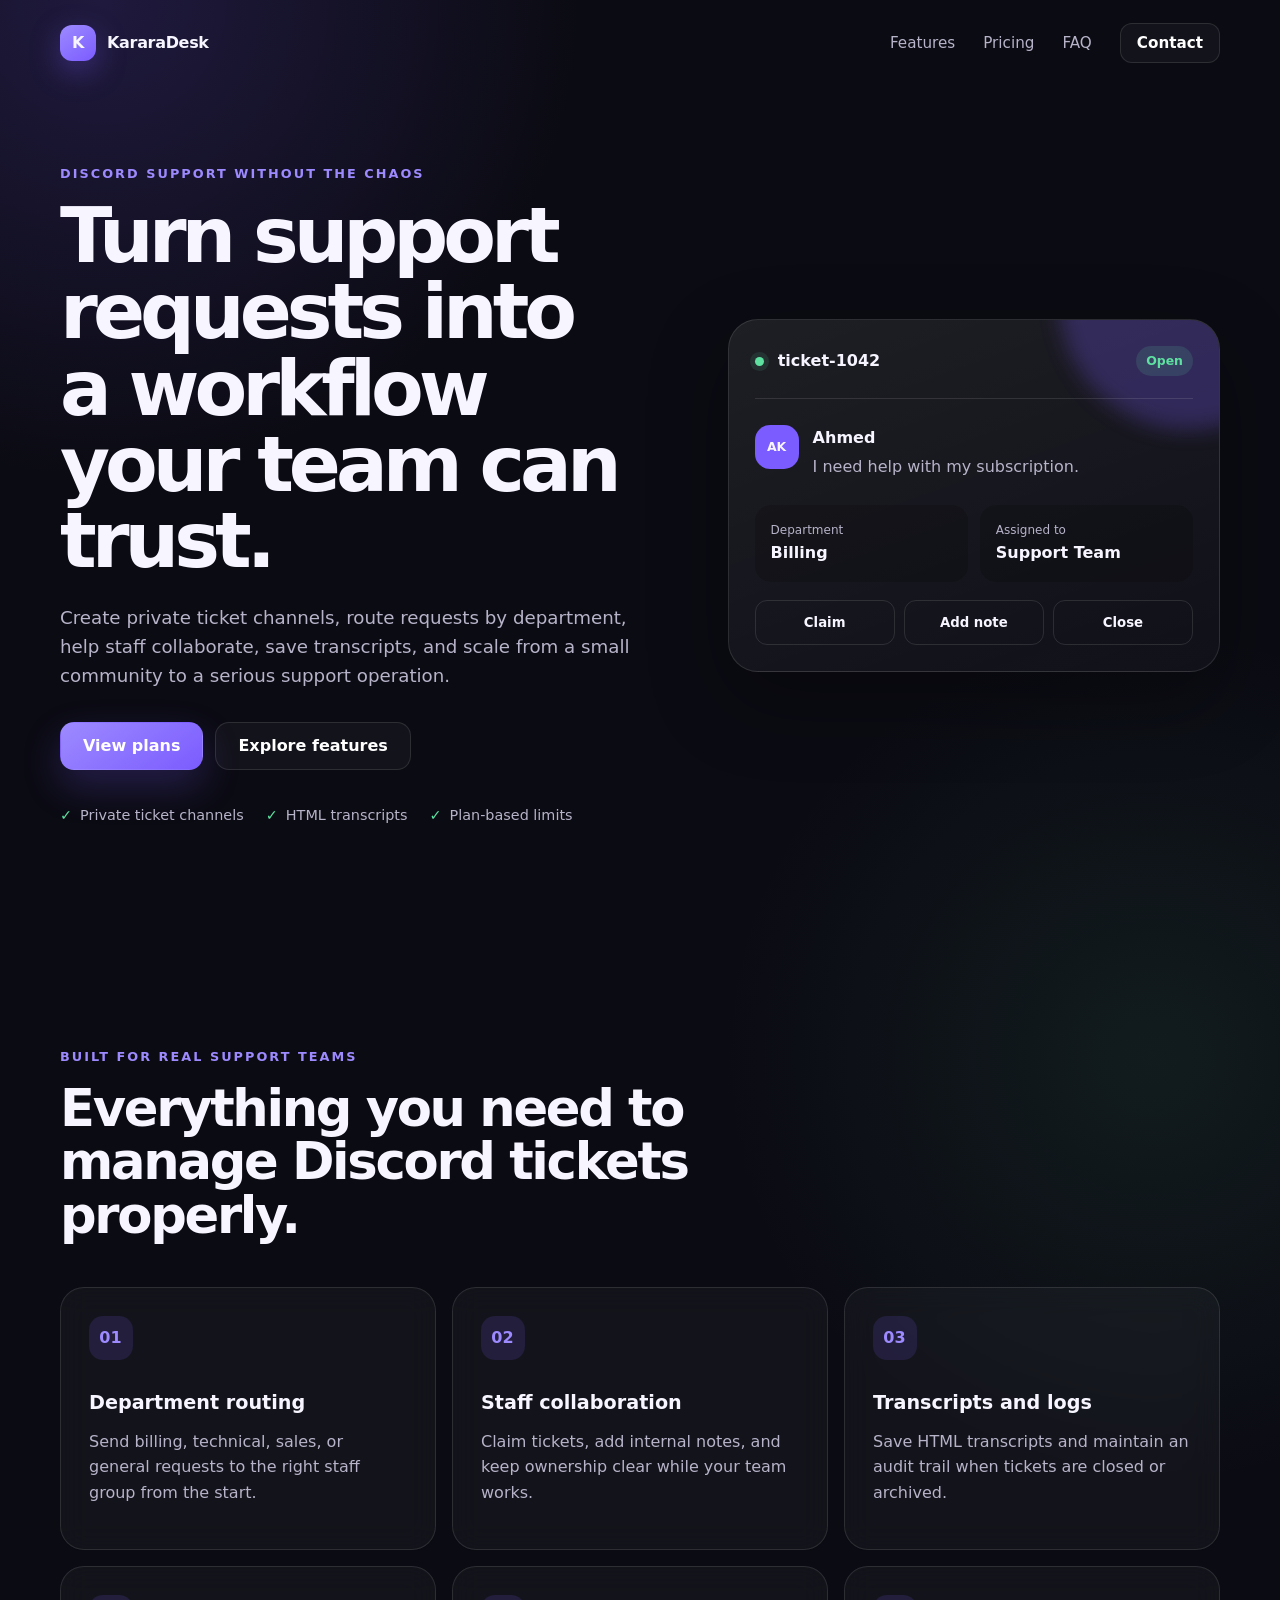
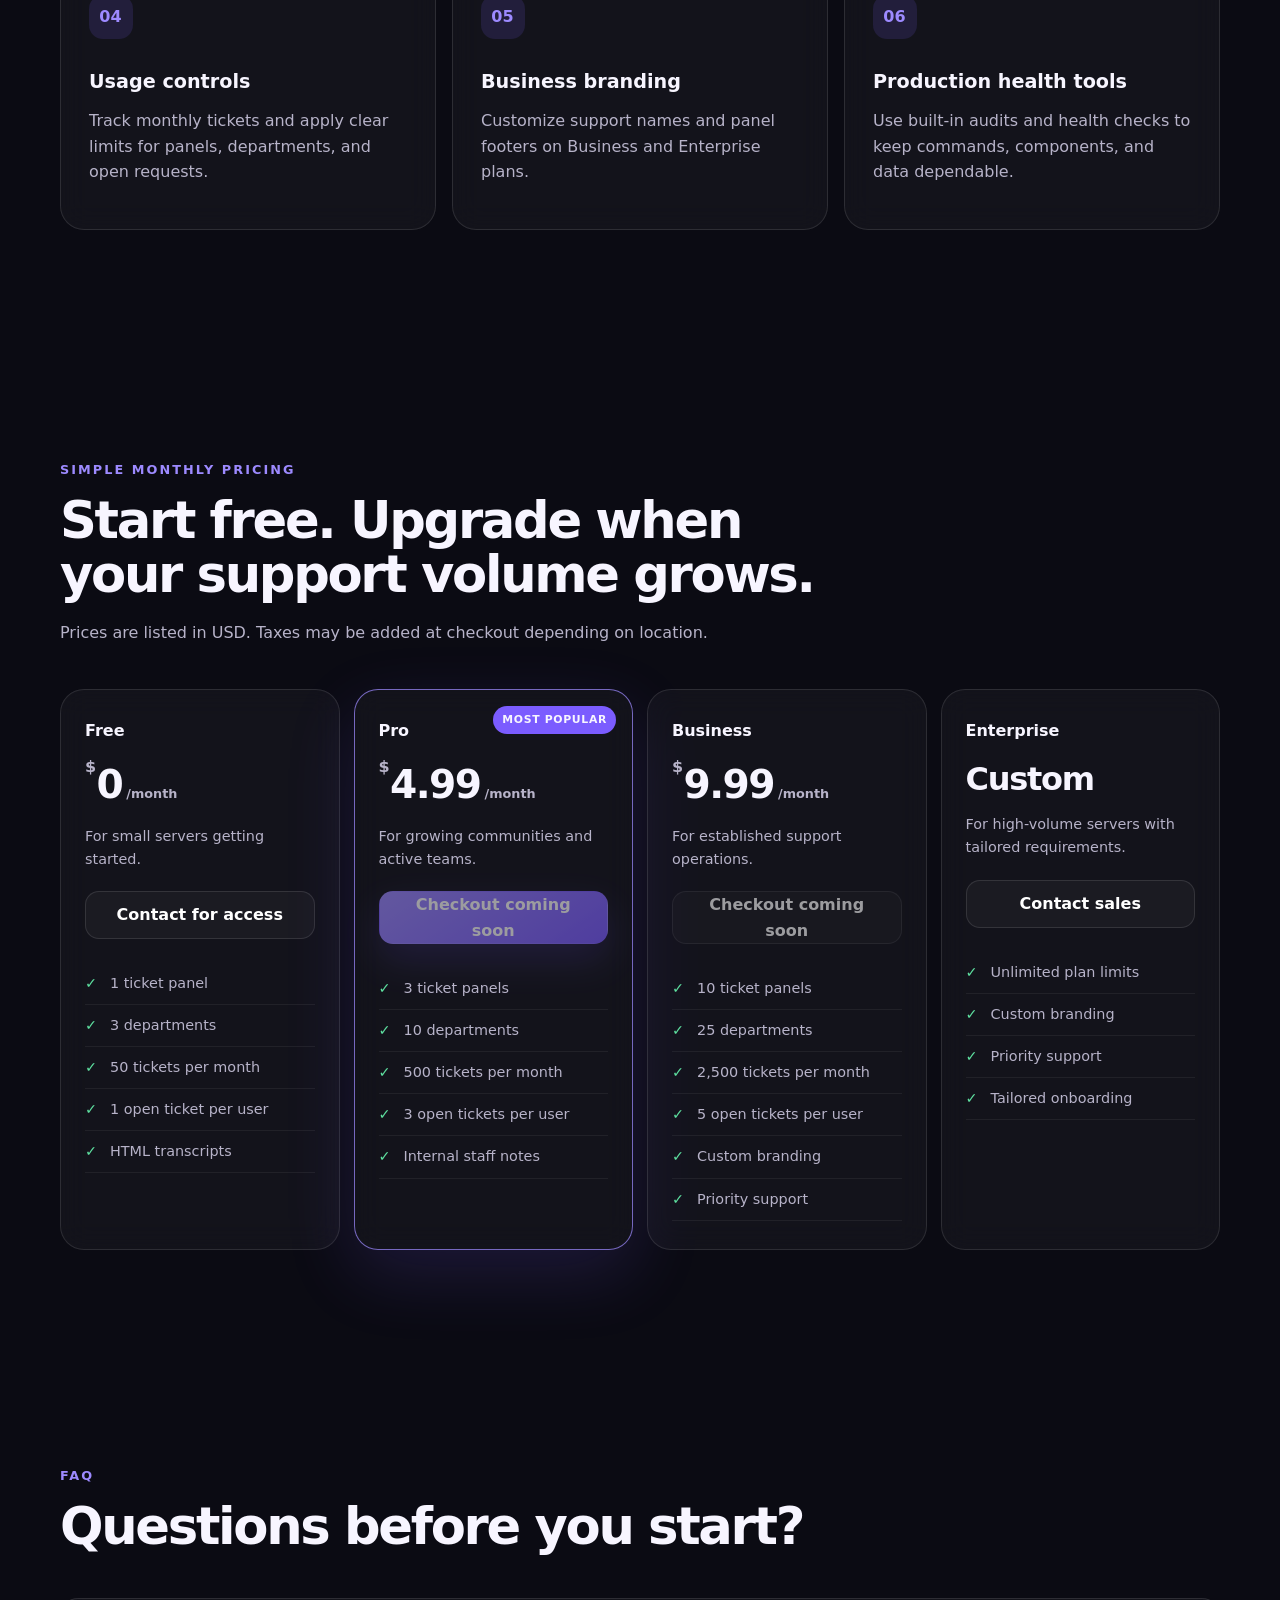
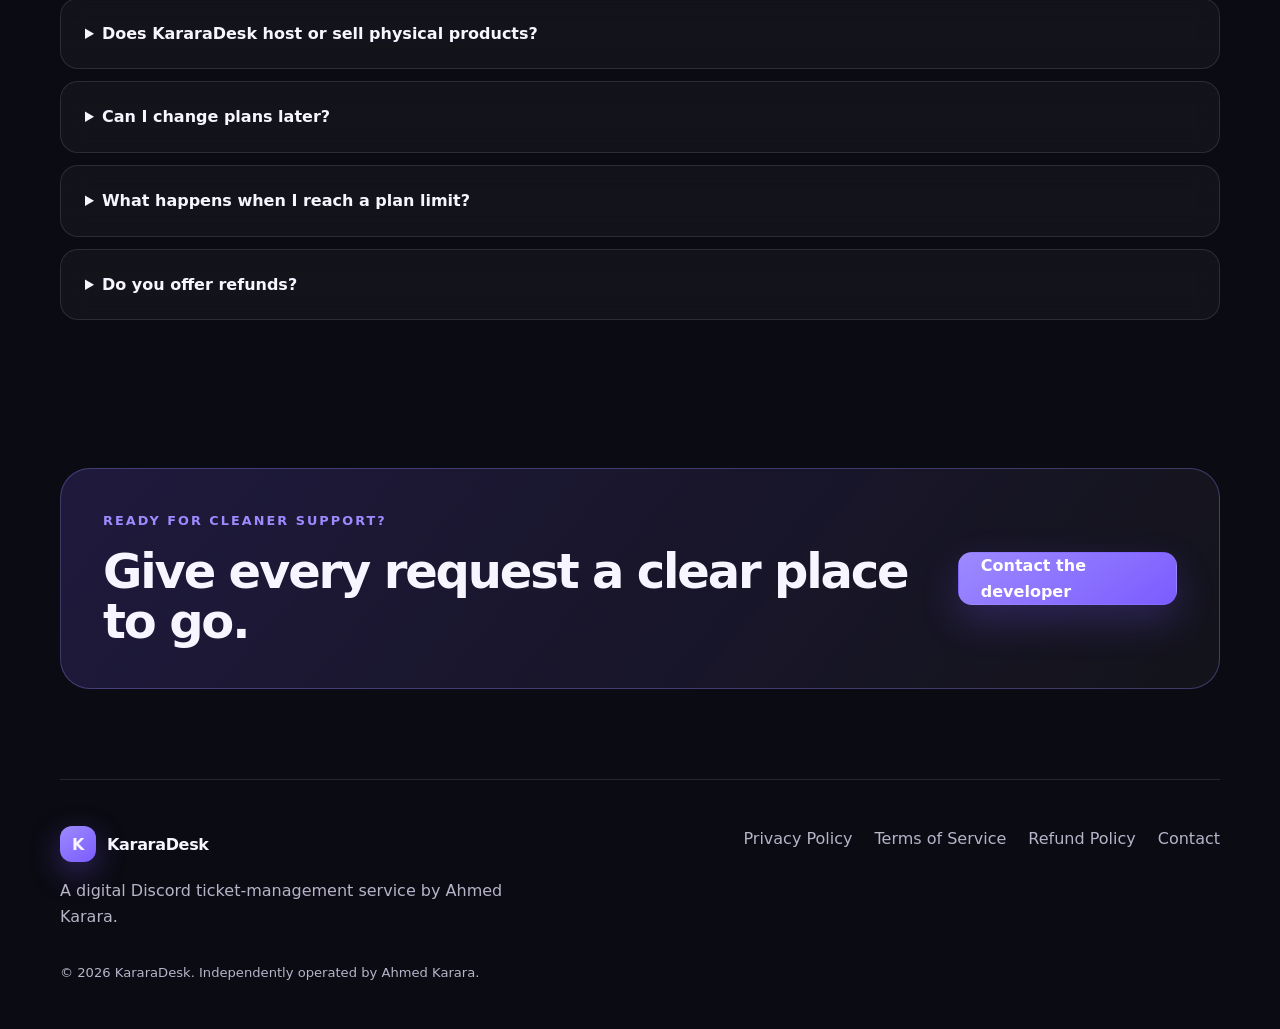
==== index.html @ e9788456 "feat: launch KararaDesk website" ====
<!doctype html>
<html lang="en">
<head>
  <meta charset="utf-8">
  <meta name="viewport" content="width=device-width, initial-scale=1">
  <meta name="description" content="KararaDesk is a reliable Discord ticket system with departments, staff tools, transcripts, plan limits, and custom branding.">
  <meta name="theme-color" content="#6d4aff">
  <title>KararaDesk — Discord Support, Organized</title>
  <link rel="stylesheet" href="styles.css">
</head>
<body>
  <header class="site-header">
    <a class="brand" href="index.html" aria-label="KararaDesk home">
      <span class="brand-mark" aria-hidden="true">K</span>
      <span>KararaDesk</span>
    </a>
    <nav class="nav" aria-label="Main navigation">
      <a href="#features">Features</a>
      <a href="#pricing">Pricing</a>
      <a href="#faq">FAQ</a>
      <a class="button button-small button-ghost" href="https://github.com/karara8XD" target="_blank" rel="noreferrer">Contact</a>
    </nav>
  </header>

  <main>
    <section class="hero">
      <div class="hero-copy">
        <p class="eyebrow">Discord support without the chaos</p>
        <h1>Turn support requests into a workflow your team can trust.</h1>
        <p class="hero-text">Create private ticket channels, route requests by department, help staff collaborate, save transcripts, and scale from a small community to a serious support operation.</p>
        <div class="hero-actions">
          <a class="button" href="#pricing">View plans</a>
          <a class="button button-ghost" href="#features">Explore features</a>
        </div>
        <div class="trust-row" aria-label="Product highlights">
          <span>Private ticket channels</span>
          <span>HTML transcripts</span>
          <span>Plan-based limits</span>
        </div>
      </div>

      <div class="product-card" aria-label="Example support ticket">
        <div class="product-card-head">
          <div>
            <span class="status-dot"></span>
            <strong>ticket-1042</strong>
          </div>
          <span class="badge">Open</span>
        </div>
        <div class="ticket-message">
          <span class="avatar">AK</span>
          <div>
            <strong>Ahmed</strong>
            <p>I need help with my subscription.</p>
          </div>
        </div>
        <div class="ticket-meta">
          <div><span>Department</span><strong>Billing</strong></div>
          <div><span>Assigned to</span><strong>Support Team</strong></div>
        </div>
        <div class="ticket-actions">
          <span>Claim</span><span>Add note</span><span>Close</span>
        </div>
      </div>
    </section>

    <section class="section" id="features">
      <div class="section-heading">
        <p class="eyebrow">Built for real support teams</p>
        <h2>Everything you need to manage Discord tickets properly.</h2>
      </div>
      <div class="feature-grid">
        <article class="feature-card">
          <span class="feature-icon">01</span>
          <h3>Department routing</h3>
          <p>Send billing, technical, sales, or general requests to the right staff group from the start.</p>
        </article>
        <article class="feature-card">
          <span class="feature-icon">02</span>
          <h3>Staff collaboration</h3>
          <p>Claim tickets, add internal notes, and keep ownership clear while your team works.</p>
        </article>
        <article class="feature-card">
          <span class="feature-icon">03</span>
          <h3>Transcripts and logs</h3>
          <p>Save HTML transcripts and maintain an audit trail when tickets are closed or archived.</p>
        </article>
        <article class="feature-card">
          <span class="feature-icon">04</span>
          <h3>Usage controls</h3>
          <p>Track monthly tickets and apply clear limits for panels, departments, and open requests.</p>
        </article>
        <article class="feature-card">
          <span class="feature-icon">05</span>
          <h3>Business branding</h3>
          <p>Customize support names and panel footers on Business and Enterprise plans.</p>
        </article>
        <article class="feature-card">
          <span class="feature-icon">06</span>
          <h3>Production health tools</h3>
          <p>Use built-in audits and health checks to keep commands, components, and data dependable.</p>
        </article>
      </div>
    </section>

    <section class="section pricing-section" id="pricing">
      <div class="section-heading">
        <p class="eyebrow">Simple monthly pricing</p>
        <h2>Start free. Upgrade when your support volume grows.</h2>
        <p>Prices are listed in USD. Taxes may be added at checkout depending on location.</p>
      </div>

      <div class="pricing-grid">
        <article class="price-card">
          <p class="plan-name">Free</p>
          <p class="price"><span>$</span>0<small>/month</small></p>
          <p class="plan-description">For small servers getting started.</p>
          <a class="button button-full button-ghost" href="https://github.com/karara8XD" target="_blank" rel="noreferrer">Contact for access</a>
          <ul>
            <li>1 ticket panel</li>
            <li>3 departments</li>
            <li>50 tickets per month</li>
            <li>1 open ticket per user</li>
            <li>HTML transcripts</li>
          </ul>
        </article>

        <article class="price-card featured-price">
          <div class="popular-label">Most popular</div>
          <p class="plan-name">Pro</p>
          <p class="price"><span>$</span>4.99<small>/month</small></p>
          <p class="plan-description">For growing communities and active teams.</p>
          <button class="button button-full" type="button" disabled aria-disabled="true">Checkout coming soon</button>
          <ul>
            <li>3 ticket panels</li>
            <li>10 departments</li>
            <li>500 tickets per month</li>
            <li>3 open tickets per user</li>
            <li>Internal staff notes</li>
          </ul>
        </article>

        <article class="price-card">
          <p class="plan-name">Business</p>
          <p class="price"><span>$</span>9.99<small>/month</small></p>
          <p class="plan-description">For established support operations.</p>
          <button class="button button-full button-ghost" type="button" disabled aria-disabled="true">Checkout coming soon</button>
          <ul>
            <li>10 ticket panels</li>
            <li>25 departments</li>
            <li>2,500 tickets per month</li>
            <li>5 open tickets per user</li>
            <li>Custom branding</li>
            <li>Priority support</li>
          </ul>
        </article>

        <article class="price-card enterprise-card">
          <p class="plan-name">Enterprise</p>
          <p class="price custom-price">Custom</p>
          <p class="plan-description">For high-volume servers with tailored requirements.</p>
          <a class="button button-full button-ghost" href="https://github.com/karara8XD" target="_blank" rel="noreferrer">Contact sales</a>
          <ul>
            <li>Unlimited plan limits</li>
            <li>Custom branding</li>
            <li>Priority support</li>
            <li>Tailored onboarding</li>
          </ul>
        </article>
      </div>
    </section>

    <section class="section" id="faq">
      <div class="section-heading">
        <p class="eyebrow">FAQ</p>
        <h2>Questions before you start?</h2>
      </div>
      <div class="faq-list">
        <details>
          <summary>Does KararaDesk host or sell physical products?</summary>
          <p>No. KararaDesk is a digital software service for Discord communities and support teams.</p>
        </details>
        <details>
          <summary>Can I change plans later?</summary>
          <p>Yes. Subscription access is designed to be upgraded or changed as your server grows.</p>
        </details>
        <details>
          <summary>What happens when I reach a plan limit?</summary>
          <p>The bot prevents new activity that exceeds the relevant limit while preserving existing data and tickets.</p>
        </details>
        <details>
          <summary>Do you offer refunds?</summary>
          <p>Refund requests are reviewed according to our <a href="refund.html">Refund Policy</a>.</p>
        </details>
      </div>
    </section>

    <section class="cta-section">
      <div>
        <p class="eyebrow">Ready for cleaner support?</p>
        <h2>Give every request a clear place to go.</h2>
      </div>
      <a class="button" href="https://github.com/karara8XD" target="_blank" rel="noreferrer">Contact the developer</a>
    </section>
  </main>

  <footer class="site-footer">
    <div>
      <a class="brand" href="index.html"><span class="brand-mark" aria-hidden="true">K</span><span>KararaDesk</span></a>
      <p>A digital Discord ticket-management service by Ahmed Karara.</p>
    </div>
    <div class="footer-links">
      <a href="privacy.html">Privacy Policy</a>
      <a href="terms.html">Terms of Service</a>
      <a href="refund.html">Refund Policy</a>
      <a href="https://github.com/karara8XD" target="_blank" rel="noreferrer">Contact</a>
    </div>
    <p class="copyright">© <span id="year"></span> KararaDesk. Independently operated by Ahmed Karara.</p>
  </footer>

  <script>
    document.getElementById("year").textContent = new Date().getFullYear();
  </script>
</body>
</html>
---- styles.css ----
:root {
  --bg: #0b0b13;
  --surface: #141421;
  --surface-2: #1a1929;
  --text: #f7f5ff;
  --muted: #b7b3c9;
  --line: rgba(255, 255, 255, 0.11);
  --primary: #7b5cff;
  --primary-2: #9d8aff;
  --success: #5ee0a0;
  --shadow: 0 28px 80px rgba(0, 0, 0, 0.32);
  --radius: 24px;
}

* { box-sizing: border-box; }
html { scroll-behavior: smooth; }
body {
  margin: 0;
  color: var(--text);
  background:
    radial-gradient(circle at 8% 0%, rgba(123, 92, 255, 0.18), transparent 30rem),
    radial-gradient(circle at 90% 25%, rgba(94, 224, 160, 0.08), transparent 27rem),
    var(--bg);
  font-family: Inter, ui-sans-serif, system-ui, -apple-system, BlinkMacSystemFont, "Segoe UI", sans-serif;
  line-height: 1.6;
}
a { color: inherit; text-decoration: none; }
a:hover { color: #fff; }
button, a { -webkit-tap-highlight-color: transparent; }

.site-header,
.hero,
.section,
.cta-section,
.site-footer,
.legal-main {
  width: min(1160px, calc(100% - 40px));
  margin-inline: auto;
}

.site-header {
  min-height: 86px;
  display: flex;
  align-items: center;
  justify-content: space-between;
  gap: 24px;
  position: relative;
  z-index: 10;
}
.brand { display: inline-flex; align-items: center; gap: 11px; font-weight: 800; letter-spacing: -0.02em; }
.brand-mark {
  width: 36px;
  height: 36px;
  display: grid;
  place-items: center;
  border-radius: 12px;
  background: linear-gradient(145deg, var(--primary-2), var(--primary));
  box-shadow: 0 10px 30px rgba(123, 92, 255, 0.35);
}
.nav { display: flex; align-items: center; gap: 28px; color: var(--muted); font-size: 0.95rem; }

.button {
  display: inline-flex;
  align-items: center;
  justify-content: center;
  min-height: 48px;
  padding: 0 22px;
  border: 1px solid transparent;
  border-radius: 14px;
  background: linear-gradient(145deg, var(--primary-2), var(--primary));
  color: #fff;
  font: inherit;
  font-weight: 800;
  cursor: pointer;
  box-shadow: 0 16px 38px rgba(123, 92, 255, 0.24);
  transition: transform 160ms ease, border-color 160ms ease, opacity 160ms ease;
}
.button:hover { color: #fff; transform: translateY(-2px); }
.button:disabled { cursor: not-allowed; opacity: 0.58; transform: none; }
.button-small { min-height: 40px; padding-inline: 16px; border-radius: 12px; }
.button-full { width: 100%; }
.button-ghost { background: rgba(255,255,255,0.035); border-color: var(--line); box-shadow: none; }

.hero {
  min-height: 700px;
  display: grid;
  grid-template-columns: 1.08fr 0.92fr;
  align-items: center;
  gap: clamp(48px, 7vw, 104px);
  padding: 78px 0 112px;
}
.eyebrow {
  margin: 0 0 14px;
  color: var(--primary-2);
  font-size: 0.8rem;
  font-weight: 900;
  letter-spacing: 0.16em;
  text-transform: uppercase;
}
h1, h2, h3, p { margin-top: 0; }
h1 {
  max-width: 760px;
  margin-bottom: 24px;
  font-size: clamp(3rem, 6vw, 5.6rem);
  line-height: 0.99;
  letter-spacing: -0.065em;
}
h2 { margin-bottom: 18px; font-size: clamp(2rem, 4vw, 3.6rem); line-height: 1.05; letter-spacing: -0.045em; }
h3 { margin-bottom: 10px; font-size: 1.2rem; }
.hero-text { max-width: 660px; color: var(--muted); font-size: 1.14rem; }
.hero-actions { display: flex; flex-wrap: wrap; gap: 12px; margin-top: 32px; }
.trust-row { display: flex; flex-wrap: wrap; gap: 12px 22px; margin-top: 34px; color: var(--muted); font-size: 0.9rem; }
.trust-row span::before { content: "✓"; margin-right: 8px; color: var(--success); font-weight: 900; }

.product-card {
  position: relative;
  overflow: hidden;
  padding: 26px;
  border: 1px solid var(--line);
  border-radius: 30px;
  background: linear-gradient(160deg, rgba(255,255,255,0.08), rgba(255,255,255,0.025));
  box-shadow: var(--shadow);
}
.product-card::before {
  content: "";
  position: absolute;
  width: 260px;
  height: 260px;
  top: -150px;
  right: -100px;
  border-radius: 999px;
  background: rgba(123, 92, 255, 0.26);
  filter: blur(10px);
}
.product-card-head,
.ticket-message,
.ticket-meta,
.ticket-actions { position: relative; z-index: 1; }
.product-card-head { display: flex; align-items: center; justify-content: space-between; padding-bottom: 22px; border-bottom: 1px solid var(--line); }
.status-dot { display: inline-block; width: 9px; height: 9px; margin-right: 9px; border-radius: 50%; background: var(--success); box-shadow: 0 0 0 5px rgba(94, 224, 160, 0.11); }
.badge { padding: 5px 10px; border-radius: 999px; background: rgba(94, 224, 160, 0.13); color: var(--success); font-size: 0.78rem; font-weight: 800; }
.ticket-message { display: flex; gap: 14px; padding: 26px 0; }
.ticket-message p { margin: 3px 0 0; color: var(--muted); }
.avatar { flex: 0 0 auto; width: 44px; height: 44px; display: grid; place-items: center; border-radius: 15px; background: var(--primary); font-size: 0.78rem; font-weight: 900; }
.ticket-meta { display: grid; grid-template-columns: 1fr 1fr; gap: 12px; }
.ticket-meta div { padding: 16px; border-radius: 16px; background: rgba(0,0,0,0.18); }
.ticket-meta span { display: block; color: var(--muted); font-size: 0.75rem; }
.ticket-actions { display: grid; grid-template-columns: repeat(3, 1fr); gap: 9px; margin-top: 18px; }
.ticket-actions span { padding: 11px 8px; text-align: center; border: 1px solid var(--line); border-radius: 12px; font-size: 0.83rem; font-weight: 700; }

.section { padding: 108px 0; }
.section-heading { max-width: 760px; margin-bottom: 44px; }
.section-heading > p:last-child { color: var(--muted); }
.feature-grid { display: grid; grid-template-columns: repeat(3, 1fr); gap: 16px; }
.feature-card,
.price-card,
.faq-list details,
.legal-card {
  border: 1px solid var(--line);
  background: rgba(255,255,255,0.035);
  backdrop-filter: blur(14px);
}
.feature-card { min-height: 245px; padding: 28px; border-radius: var(--radius); }
.feature-card p { color: var(--muted); }
.feature-icon { display: inline-grid; place-items: center; width: 44px; height: 44px; margin-bottom: 28px; border-radius: 14px; background: rgba(123,92,255,0.14); color: var(--primary-2); font-weight: 900; }

.pricing-section { padding-top: 122px; }
.pricing-grid { display: grid; grid-template-columns: repeat(4, 1fr); align-items: stretch; gap: 14px; }
.price-card { position: relative; padding: 28px 24px; border-radius: var(--radius); }
.featured-price { border-color: rgba(157,138,255,0.72); box-shadow: 0 24px 70px rgba(123,92,255,0.16); }
.popular-label { position: absolute; top: 16px; right: 16px; padding: 5px 9px; border-radius: 999px; background: var(--primary); font-size: 0.68rem; font-weight: 900; text-transform: uppercase; letter-spacing: 0.06em; }
.plan-name { margin-bottom: 10px; font-weight: 900; }
.price { margin: 0 0 8px; font-size: 2.45rem; font-weight: 900; letter-spacing: -0.04em; }
.price > span { margin-right: 2px; font-size: 1rem; color: var(--muted); vertical-align: top; }
.price small { margin-left: 4px; color: var(--muted); font-size: 0.8rem; font-weight: 600; letter-spacing: normal; }
.custom-price { font-size: 2rem; }
.plan-description { min-height: 52px; color: var(--muted); font-size: 0.9rem; }
.price-card ul { list-style: none; padding: 0; margin: 24px 0 0; }
.price-card li { position: relative; padding: 9px 0 9px 25px; color: var(--muted); border-bottom: 1px solid rgba(255,255,255,0.06); font-size: 0.9rem; }
.price-card li::before { content: "✓"; position: absolute; left: 0; color: var(--success); font-weight: 900; }
.enterprise-card { grid-column: auto; }

.faq-list { display: grid; gap: 12px; }
.faq-list details { padding: 22px 24px; border-radius: 18px; }
.faq-list summary { cursor: pointer; font-weight: 800; }
.faq-list details p { margin: 16px 0 0; color: var(--muted); }
.faq-list a, .legal-card a { color: var(--primary-2); text-decoration: underline; text-underline-offset: 3px; }

.cta-section {
  display: flex;
  align-items: center;
  justify-content: space-between;
  gap: 24px;
  margin-top: 40px;
  margin-bottom: 90px;
  padding: 42px;
  border: 1px solid rgba(157,138,255,0.32);
  border-radius: 30px;
  background: linear-gradient(130deg, rgba(123,92,255,0.18), rgba(255,255,255,0.035));
}
.cta-section h2 { margin-bottom: 0; font-size: clamp(1.8rem, 4vw, 3rem); }

.site-footer { display: grid; grid-template-columns: 1fr auto; gap: 28px; padding: 46px 0; border-top: 1px solid var(--line); color: var(--muted); }
.site-footer .brand { color: var(--text); }
.site-footer > div:first-child p { max-width: 500px; margin: 16px 0 0; }
.footer-links { display: flex; flex-wrap: wrap; align-content: flex-start; justify-content: flex-end; gap: 14px 22px; }
.copyright { grid-column: 1 / -1; margin: 4px 0 0; font-size: 0.82rem; }

.legal-main { padding: 70px 0 110px; }
.legal-intro { max-width: 820px; margin-bottom: 36px; }
.legal-intro p { color: var(--muted); }
.legal-card { max-width: 900px; padding: clamp(24px, 5vw, 52px); border-radius: 28px; }
.legal-card h2 { margin-top: 44px; font-size: 1.55rem; letter-spacing: -0.02em; }
.legal-card h2:first-child { margin-top: 0; }
.legal-card p, .legal-card li { color: var(--muted); }
.legal-card strong { color: var(--text); }
.legal-card ul { padding-left: 22px; }

@media (max-width: 980px) {
  .hero { grid-template-columns: 1fr; min-height: auto; padding-top: 54px; }
  .product-card { max-width: 660px; }
  .feature-grid { grid-template-columns: repeat(2, 1fr); }
  .pricing-grid { grid-template-columns: repeat(2, 1fr); }
}

@media (max-width: 720px) {
  .site-header { min-height: 72px; }
  .nav > a:not(.button) { display: none; }
  .hero, .section { padding-top: 72px; padding-bottom: 72px; }
  h1 { font-size: clamp(2.8rem, 15vw, 4.4rem); }
  .feature-grid, .pricing-grid { grid-template-columns: 1fr; }
  .cta-section { align-items: flex-start; flex-direction: column; padding: 28px; }
  .site-footer { grid-template-columns: 1fr; }
  .footer-links { justify-content: flex-start; }
  .ticket-meta { grid-template-columns: 1fr; }
}

@media (prefers-reduced-motion: reduce) {
  html { scroll-behavior: auto; }
  *, *::before, *::after { transition: none !important; }
}
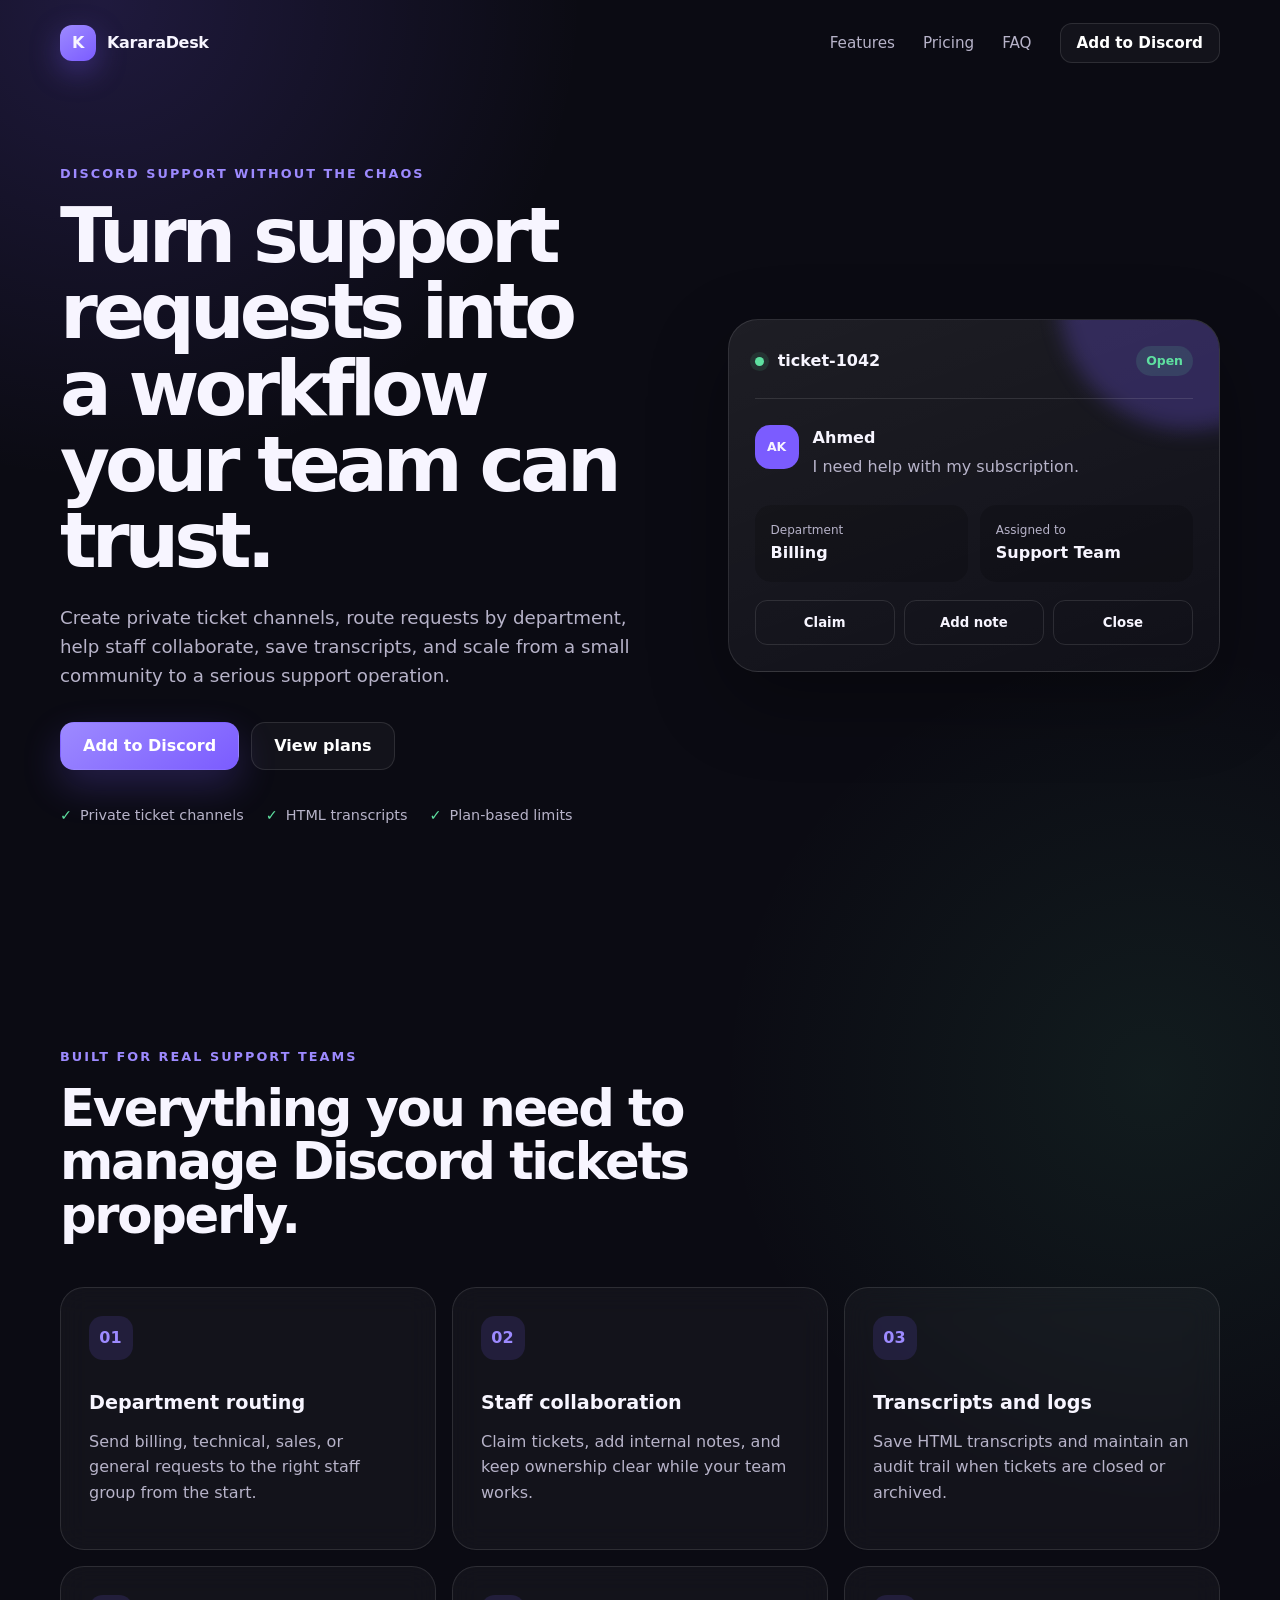
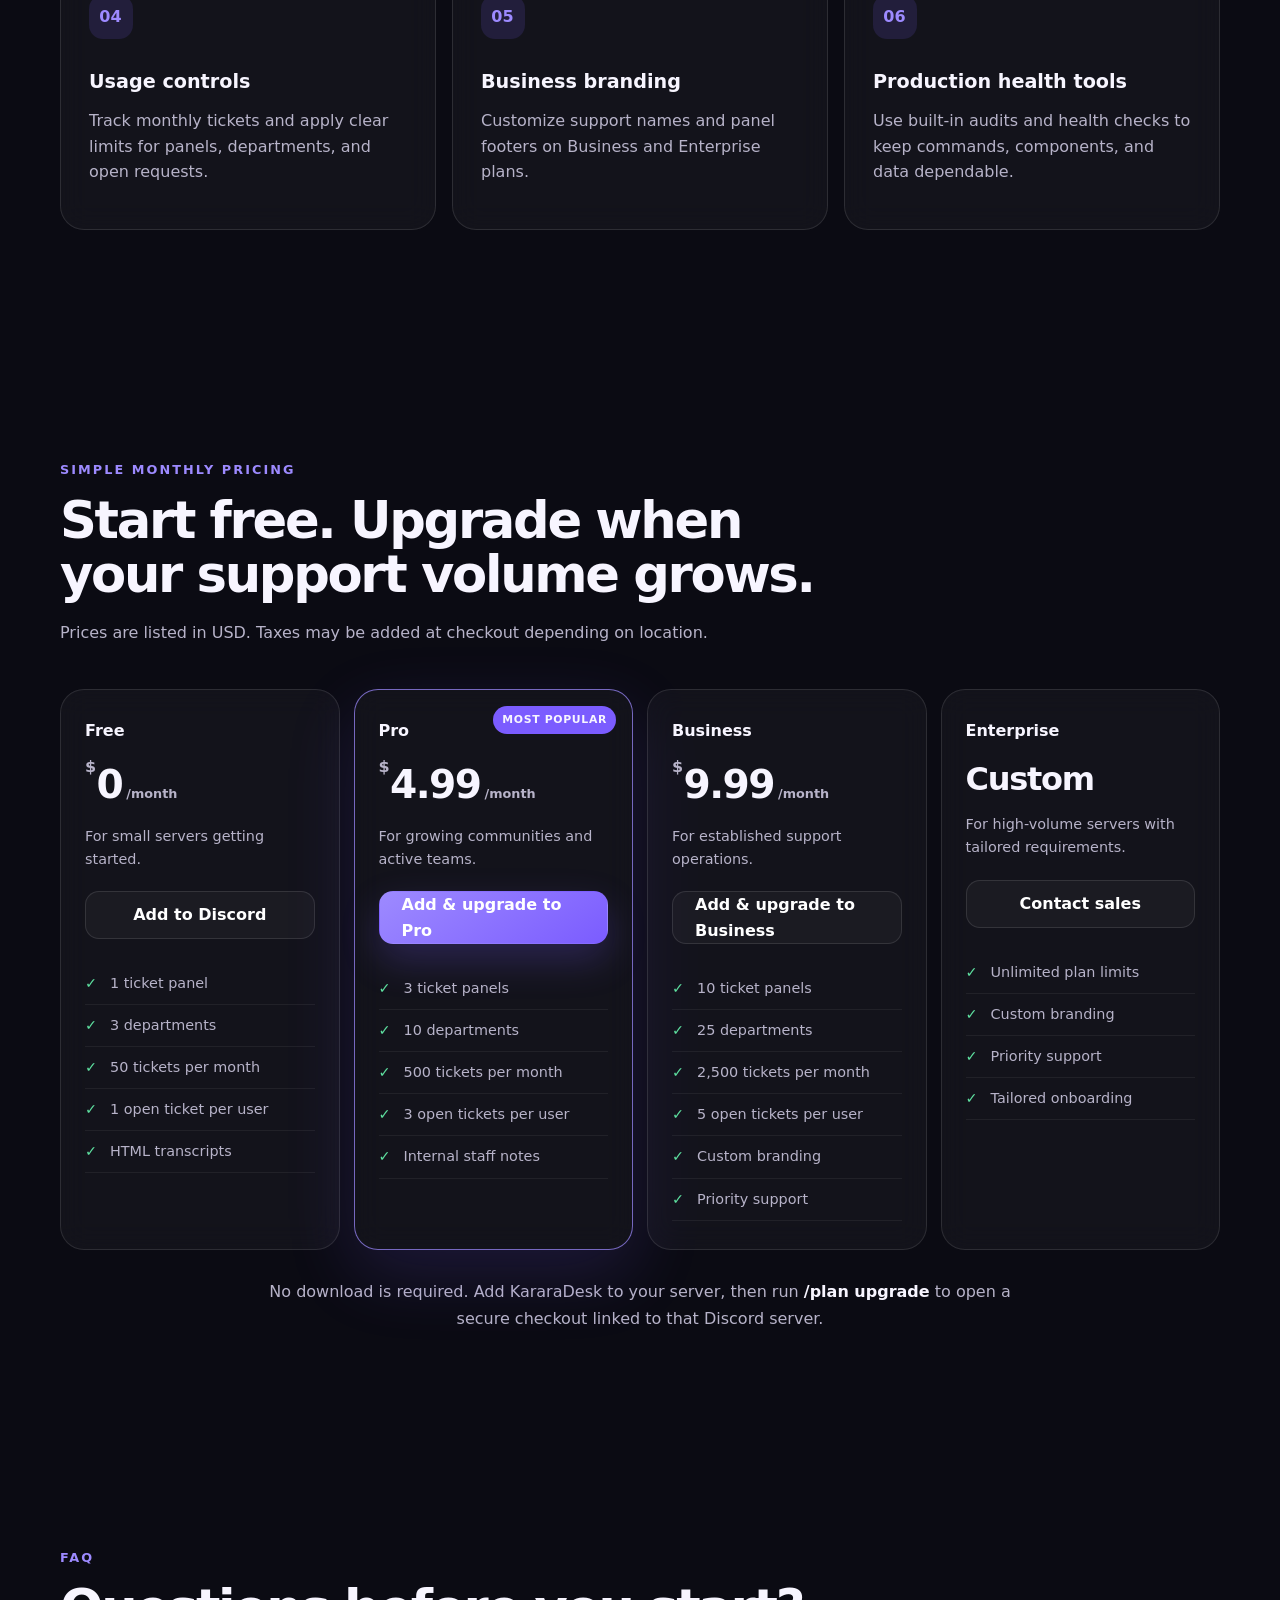
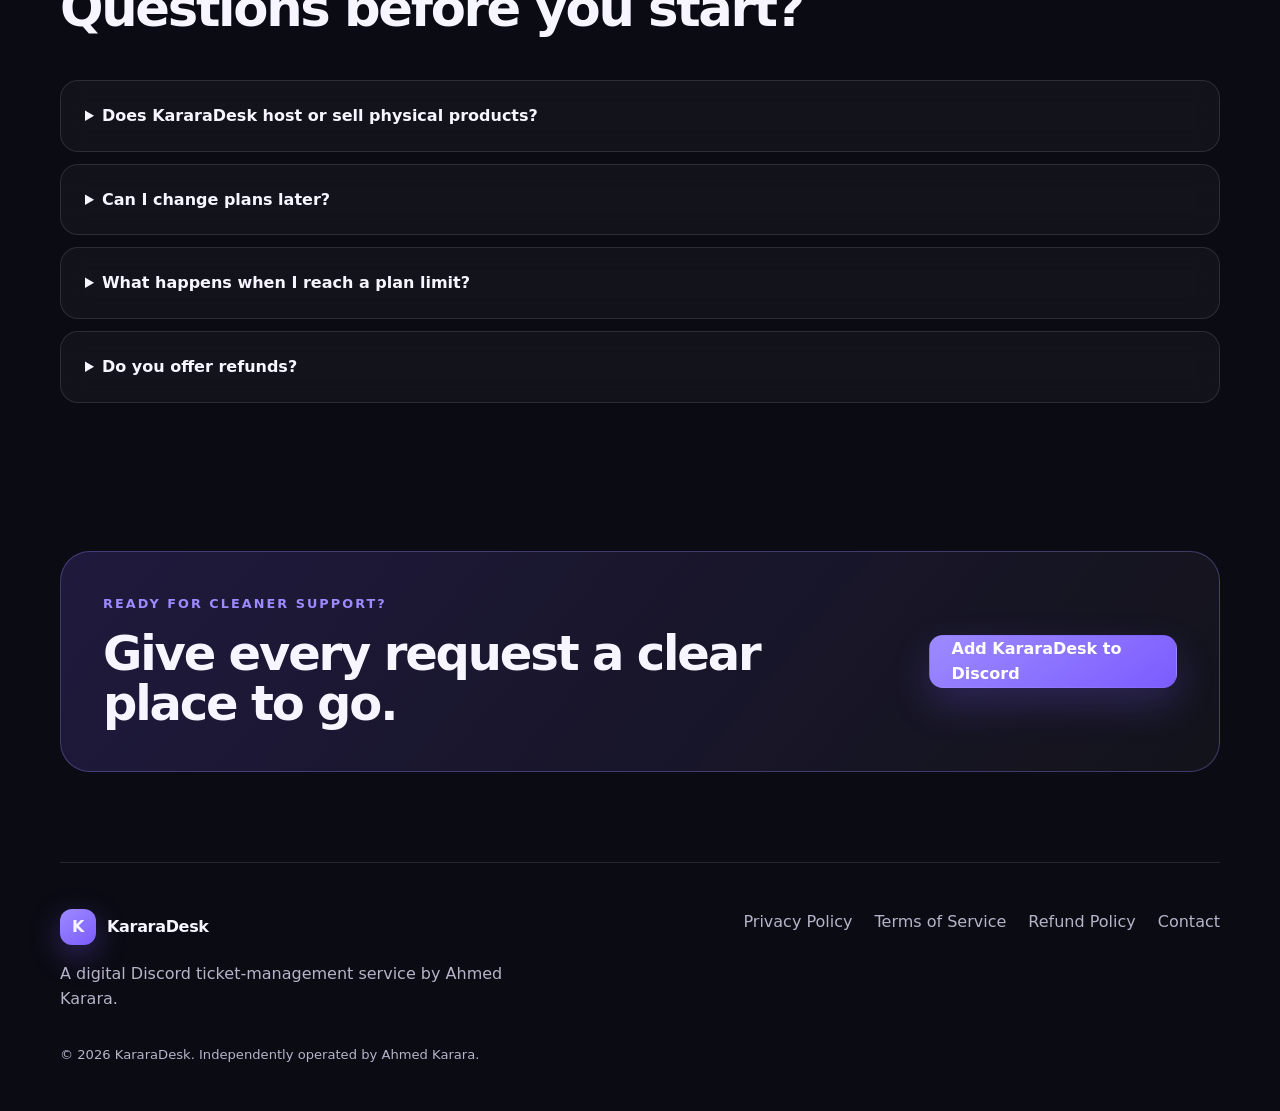
==== commit 22193620: "feat: add Discord install and upgrade flow" ====
--- a/index.html
+++ b/index.html
@@ -18,7 +18,7 @@
       <a href="#features">Features</a>
       <a href="#pricing">Pricing</a>
       <a href="#faq">FAQ</a>
-      <a class="button button-small button-ghost" href="https://github.com/karara8XD" target="_blank" rel="noreferrer">Contact</a>
+      <a class="button button-small button-ghost" href="https://discord.com/oauth2/authorize?client_id=1523398596282548456&permissions=117776&scope=bot%20applications.commands" target="_blank" rel="noreferrer">Add to Discord</a>
     </nav>
   </header>
 
@@ -29,8 +29,8 @@
         <h1>Turn support requests into a workflow your team can trust.</h1>
         <p class="hero-text">Create private ticket channels, route requests by department, help staff collaborate, save transcripts, and scale from a small community to a serious support operation.</p>
         <div class="hero-actions">
-          <a class="button" href="#pricing">View plans</a>
-          <a class="button button-ghost" href="#features">Explore features</a>
+          <a class="button" href="https://discord.com/oauth2/authorize?client_id=1523398596282548456&permissions=117776&scope=bot%20applications.commands" target="_blank" rel="noreferrer">Add to Discord</a>
+          <a class="button button-ghost" href="#pricing">View plans</a>
         </div>
         <div class="trust-row" aria-label="Product highlights">
           <span>Private ticket channels</span>
@@ -115,7 +115,7 @@
           <p class="plan-name">Free</p>
           <p class="price"><span>$</span>0<small>/month</small></p>
           <p class="plan-description">For small servers getting started.</p>
-          <a class="button button-full button-ghost" href="https://github.com/karara8XD" target="_blank" rel="noreferrer">Contact for access</a>
+          <a class="button button-full button-ghost" href="https://discord.com/oauth2/authorize?client_id=1523398596282548456&permissions=117776&scope=bot%20applications.commands" target="_blank" rel="noreferrer">Add to Discord</a>
           <ul>
             <li>1 ticket panel</li>
             <li>3 departments</li>
@@ -130,7 +130,7 @@
           <p class="plan-name">Pro</p>
           <p class="price"><span>$</span>4.99<small>/month</small></p>
           <p class="plan-description">For growing communities and active teams.</p>
-          <button class="button button-full" type="button" disabled aria-disabled="true">Checkout coming soon</button>
+          <a class="button button-full" href="https://discord.com/oauth2/authorize?client_id=1523398596282548456&permissions=117776&scope=bot%20applications.commands" target="_blank" rel="noreferrer">Add &amp; upgrade to Pro</a>
           <ul>
             <li>3 ticket panels</li>
             <li>10 departments</li>
@@ -144,7 +144,7 @@
           <p class="plan-name">Business</p>
           <p class="price"><span>$</span>9.99<small>/month</small></p>
           <p class="plan-description">For established support operations.</p>
-          <button class="button button-full button-ghost" type="button" disabled aria-disabled="true">Checkout coming soon</button>
+          <a class="button button-full button-ghost" href="https://discord.com/oauth2/authorize?client_id=1523398596282548456&permissions=117776&scope=bot%20applications.commands" target="_blank" rel="noreferrer">Add &amp; upgrade to Business</a>
           <ul>
             <li>10 ticket panels</li>
             <li>25 departments</li>
@@ -168,6 +168,7 @@
           </ul>
         </article>
       </div>
+      <p class="pricing-note">No download is required. Add KararaDesk to your server, then run <strong>/plan upgrade</strong> to open a secure checkout linked to that Discord server.</p>
     </section>
 
     <section class="section" id="faq">
@@ -200,7 +201,7 @@
         <p class="eyebrow">Ready for cleaner support?</p>
         <h2>Give every request a clear place to go.</h2>
       </div>
-      <a class="button" href="https://github.com/karara8XD" target="_blank" rel="noreferrer">Contact the developer</a>
+      <a class="button" href="https://discord.com/oauth2/authorize?client_id=1523398596282548456&permissions=117776&scope=bot%20applications.commands" target="_blank" rel="noreferrer">Add KararaDesk to Discord</a>
     </section>
   </main>
 
--- a/styles.css
+++ b/styles.css
@@ -239,3 +239,15 @@
   html { scroll-behavior: auto; }
   *, *::before, *::after { transition: none !important; }
 }
+
+.pricing-note {
+  max-width: 760px;
+  margin: 28px auto 0;
+  text-align: center;
+  color: var(--muted);
+  line-height: 1.7;
+}
+
+.pricing-note strong {
+  color: var(--text);
+}
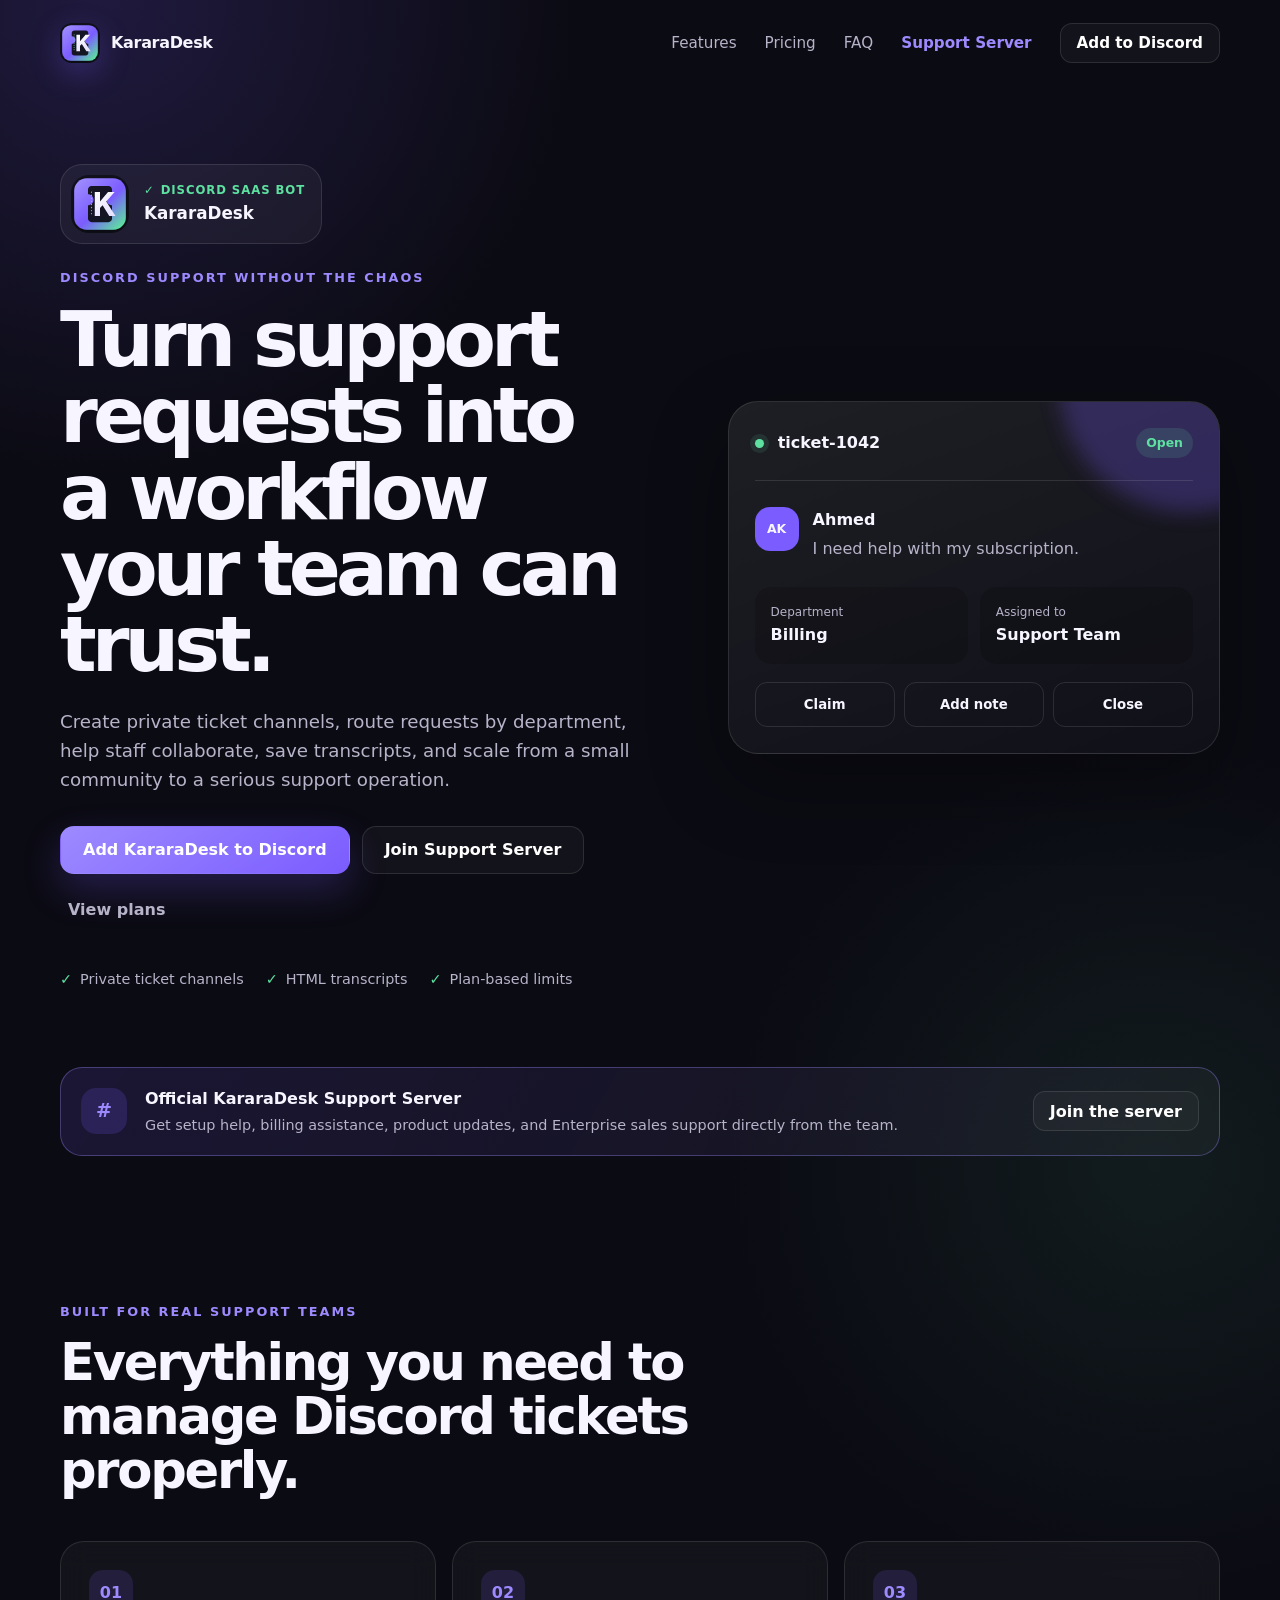
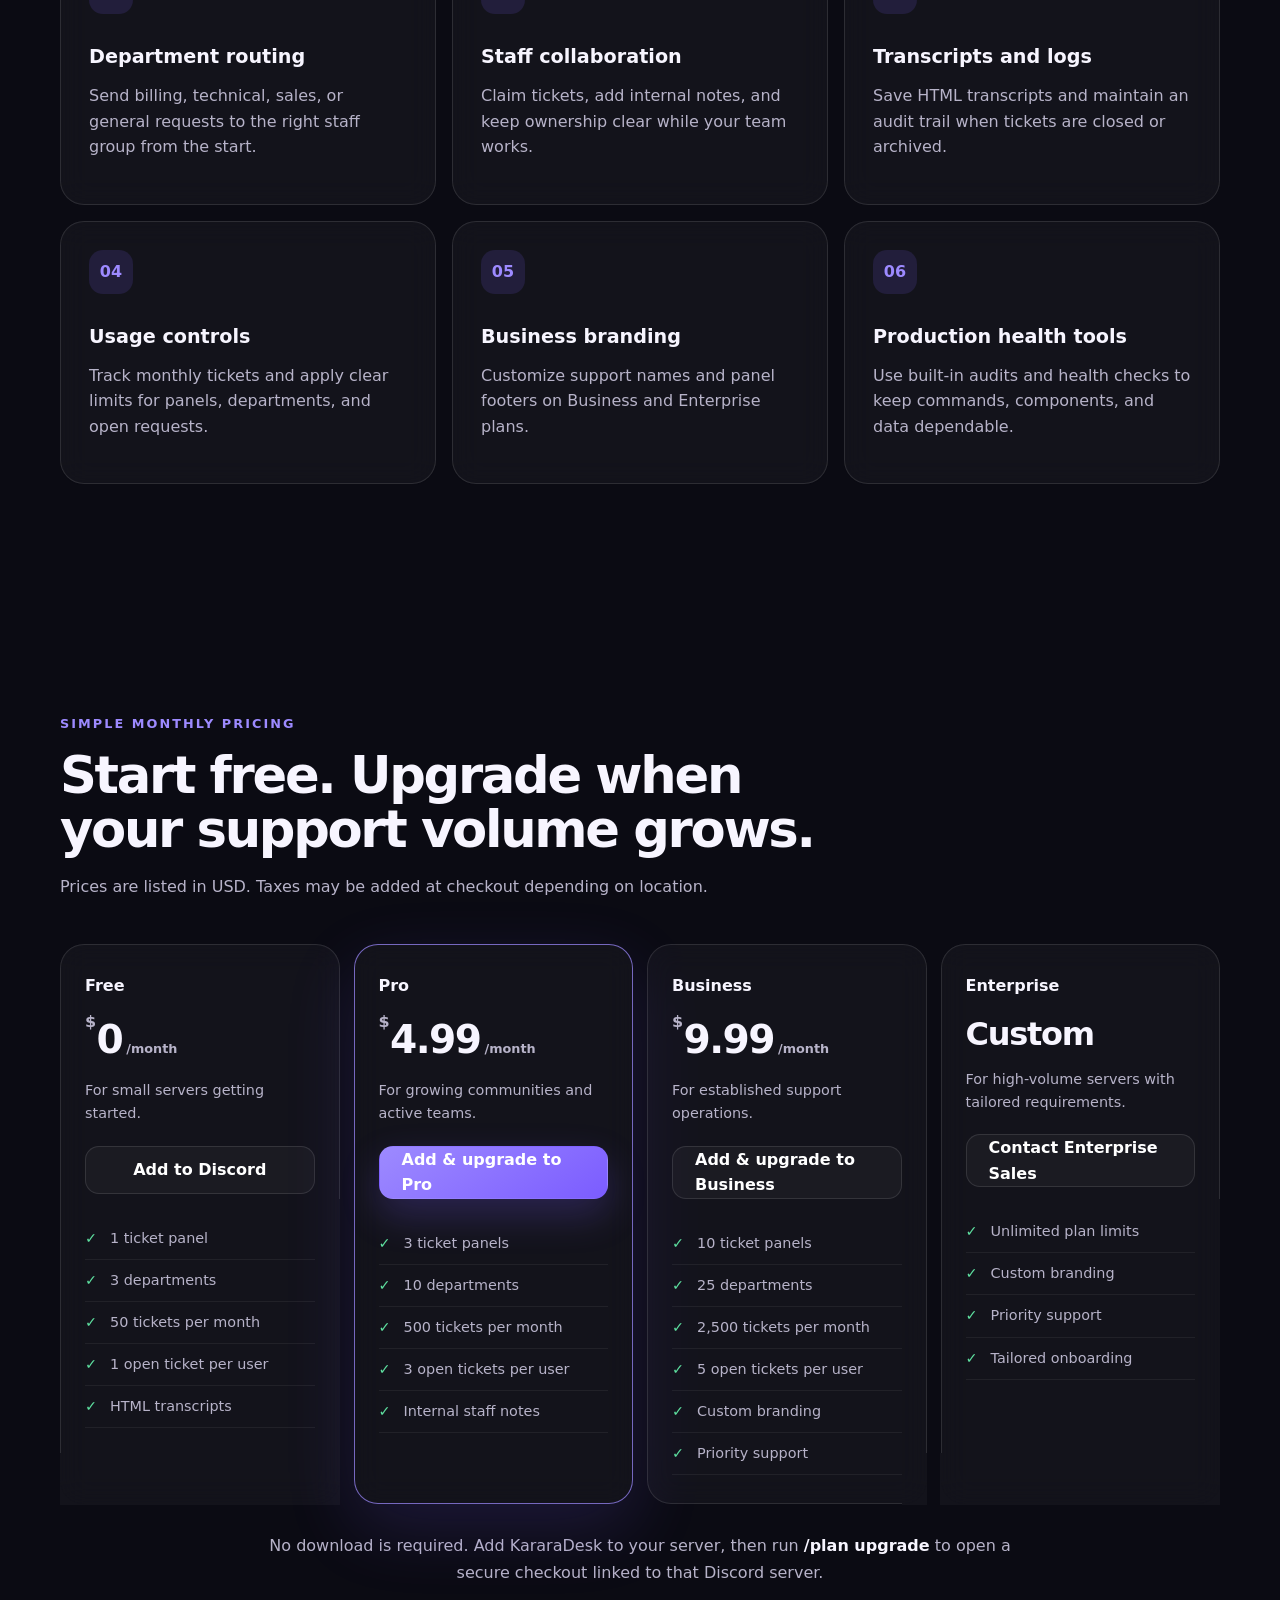
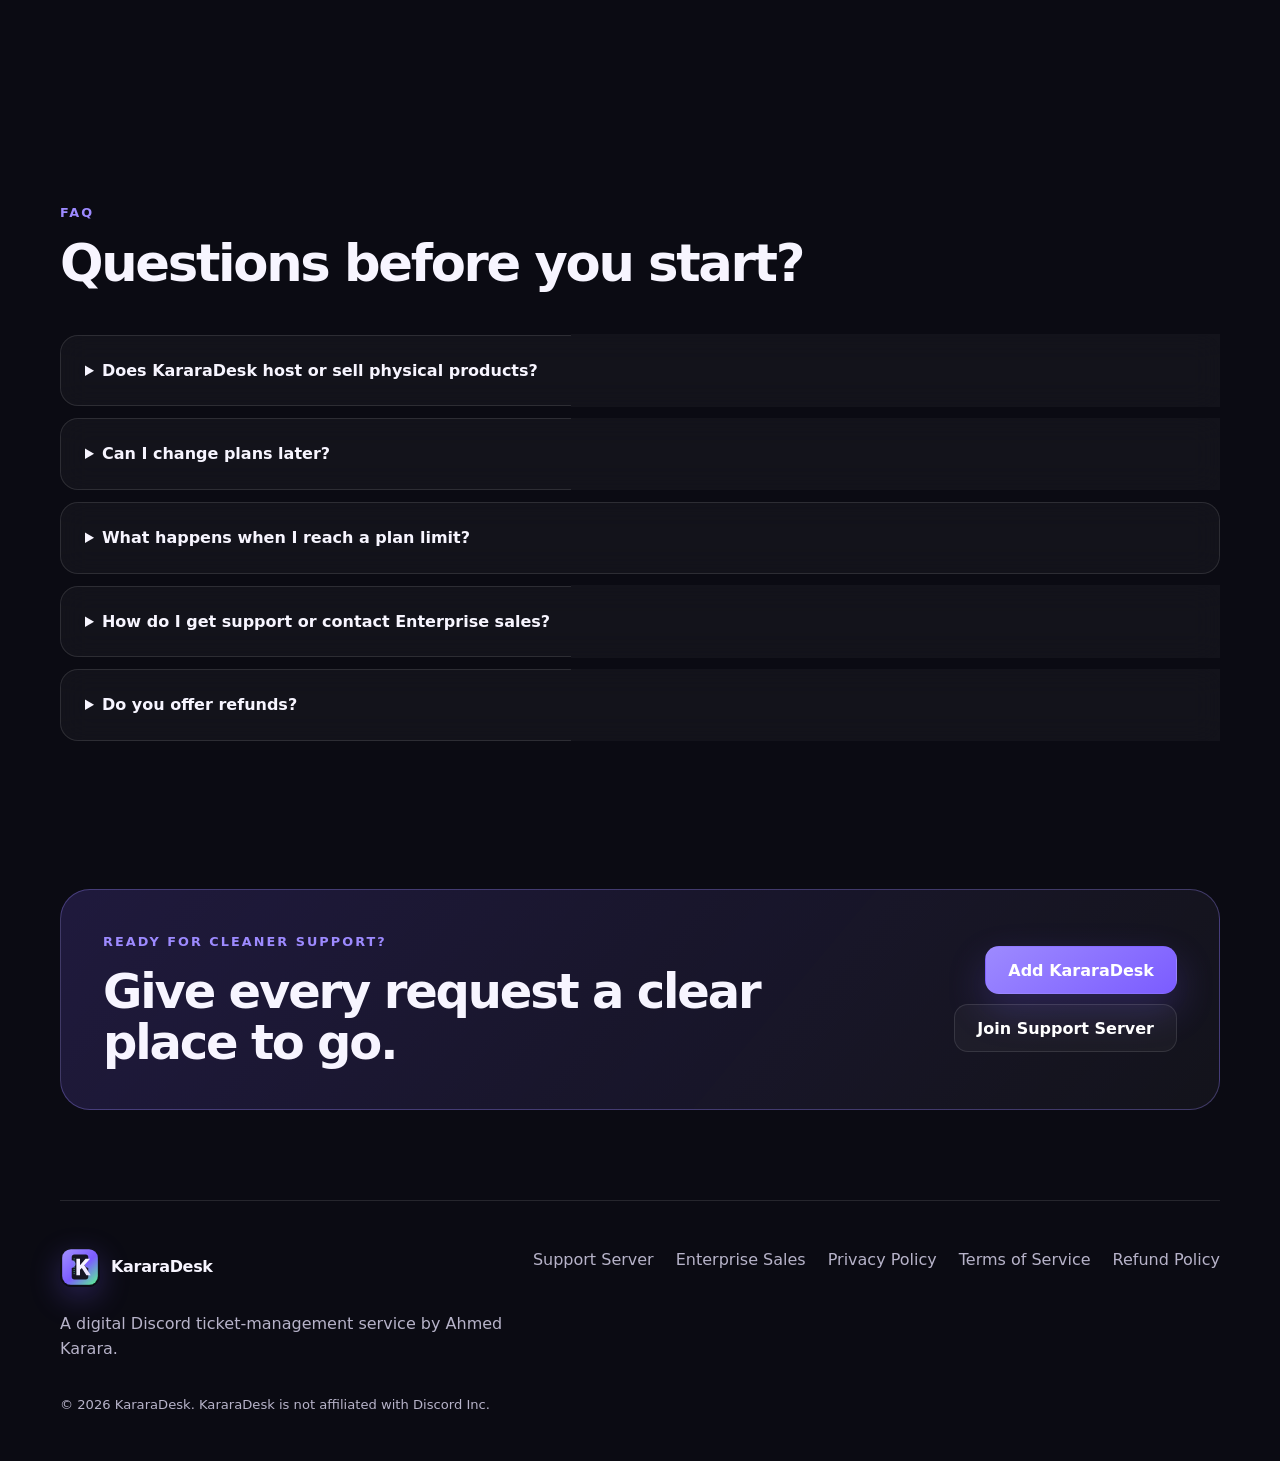
==== commit 92d00447: "feat: publish Discord support and Enterprise website" ====
--- a/index.html
+++ b/index.html
@@ -5,32 +5,47 @@
   <meta name="viewport" content="width=device-width, initial-scale=1">
   <meta name="description" content="KararaDesk is a reliable Discord ticket system with departments, staff tools, transcripts, plan limits, and custom branding.">
   <meta name="theme-color" content="#6d4aff">
+  <meta property="og:title" content="KararaDesk — Discord Support, Organized">
+  <meta property="og:description" content="A complete Discord ticket workflow for growing communities and support teams.">
+  <meta property="og:type" content="website">
+  <meta property="og:image" content="assets/kararadesk-logo.svg">
   <title>KararaDesk — Discord Support, Organized</title>
+  <link rel="icon" href="assets/kararadesk-logo.svg" type="image/svg+xml">
   <link rel="stylesheet" href="styles.css">
+  <script src="site-config.js"></script>
 </head>
 <body>
   <header class="site-header">
     <a class="brand" href="index.html" aria-label="KararaDesk home">
-      <span class="brand-mark" aria-hidden="true">K</span>
+      <img class="brand-logo" src="assets/kararadesk-logo.svg" alt="" width="40" height="40">
       <span>KararaDesk</span>
     </a>
     <nav class="nav" aria-label="Main navigation">
       <a href="#features">Features</a>
       <a href="#pricing">Pricing</a>
       <a href="#faq">FAQ</a>
-      <a class="button button-small button-ghost" href="https://discord.com/oauth2/authorize?client_id=1523398596282548456&permissions=117776&scope=bot%20applications.commands" target="_blank" rel="noreferrer">Add to Discord</a>
+      <a class="nav-support js-support-server" href="support.html" target="_blank" rel="noreferrer" data-pending-label="Support Server">Support Server</a>
+      <a class="button button-small button-ghost js-discord-install" href="#" target="_blank" rel="noreferrer">Add to Discord</a>
     </nav>
   </header>
 
   <main>
     <section class="hero">
       <div class="hero-copy">
+        <div class="app-identity" aria-label="KararaDesk Discord bot">
+          <img src="assets/kararadesk-logo.svg" alt="KararaDesk bot icon" width="76" height="76">
+          <div>
+            <span class="verified-label">Discord SaaS bot</span>
+            <strong>KararaDesk</strong>
+          </div>
+        </div>
         <p class="eyebrow">Discord support without the chaos</p>
         <h1>Turn support requests into a workflow your team can trust.</h1>
         <p class="hero-text">Create private ticket channels, route requests by department, help staff collaborate, save transcripts, and scale from a small community to a serious support operation.</p>
         <div class="hero-actions">
-          <a class="button" href="https://discord.com/oauth2/authorize?client_id=1523398596282548456&permissions=117776&scope=bot%20applications.commands" target="_blank" rel="noreferrer">Add to Discord</a>
-          <a class="button button-ghost" href="#pricing">View plans</a>
+          <a class="button js-discord-install" href="#" target="_blank" rel="noreferrer">Add KararaDesk to Discord</a>
+          <a class="button button-ghost js-support-server" href="support.html" target="_blank" rel="noreferrer" data-pending-label="Open Support Server">Join Support Server</a>
+          <a class="text-link" href="#pricing">View plans</a>
         </div>
         <div class="trust-row" aria-label="Product highlights">
           <span>Private ticket channels</span>
@@ -64,42 +79,27 @@
       </div>
     </section>
 
+    <section class="support-banner" aria-label="Official KararaDesk support server">
+      <div class="support-banner-icon" aria-hidden="true">#</div>
+      <div>
+        <strong>Official KararaDesk Support Server</strong>
+        <p>Get setup help, billing assistance, product updates, and Enterprise sales support directly from the team.</p>
+      </div>
+      <a class="button button-small button-ghost js-support-server" href="support.html" target="_blank" rel="noreferrer" data-pending-label="Open in Discord">Join the server</a>
+    </section>
+
     <section class="section" id="features">
       <div class="section-heading">
         <p class="eyebrow">Built for real support teams</p>
         <h2>Everything you need to manage Discord tickets properly.</h2>
       </div>
       <div class="feature-grid">
-        <article class="feature-card">
-          <span class="feature-icon">01</span>
-          <h3>Department routing</h3>
-          <p>Send billing, technical, sales, or general requests to the right staff group from the start.</p>
-        </article>
-        <article class="feature-card">
-          <span class="feature-icon">02</span>
-          <h3>Staff collaboration</h3>
-          <p>Claim tickets, add internal notes, and keep ownership clear while your team works.</p>
-        </article>
-        <article class="feature-card">
-          <span class="feature-icon">03</span>
-          <h3>Transcripts and logs</h3>
-          <p>Save HTML transcripts and maintain an audit trail when tickets are closed or archived.</p>
-        </article>
-        <article class="feature-card">
-          <span class="feature-icon">04</span>
-          <h3>Usage controls</h3>
-          <p>Track monthly tickets and apply clear limits for panels, departments, and open requests.</p>
-        </article>
-        <article class="feature-card">
-          <span class="feature-icon">05</span>
-          <h3>Business branding</h3>
-          <p>Customize support names and panel footers on Business and Enterprise plans.</p>
-        </article>
-        <article class="feature-card">
-          <span class="feature-icon">06</span>
-          <h3>Production health tools</h3>
-          <p>Use built-in audits and health checks to keep commands, components, and data dependable.</p>
-        </article>
+        <article class="feature-card"><span class="feature-icon">01</span><h3>Department routing</h3><p>Send billing, technical, sales, or general requests to the right staff group from the start.</p></article>
+        <article class="feature-card"><span class="feature-icon">02</span><h3>Staff collaboration</h3><p>Claim tickets, add internal notes, and keep ownership clear while your team works.</p></article>
+        <article class="feature-card"><span class="feature-icon">03</span><h3>Transcripts and logs</h3><p>Save HTML transcripts and maintain an audit trail when tickets are closed or archived.</p></article>
+        <article class="feature-card"><span class="feature-icon">04</span><h3>Usage controls</h3><p>Track monthly tickets and apply clear limits for panels, departments, and open requests.</p></article>
+        <article class="feature-card"><span class="feature-icon">05</span><h3>Business branding</h3><p>Customize support names and panel footers on Business and Enterprise plans.</p></article>
+        <article class="feature-card"><span class="feature-icon">06</span><h3>Production health tools</h3><p>Use built-in audits and health checks to keep commands, components, and data dependable.</p></article>
       </div>
     </section>
 
@@ -115,14 +115,8 @@
           <p class="plan-name">Free</p>
           <p class="price"><span>$</span>0<small>/month</small></p>
           <p class="plan-description">For small servers getting started.</p>
-          <a class="button button-full button-ghost" href="https://discord.com/oauth2/authorize?client_id=1523398596282548456&permissions=117776&scope=bot%20applications.commands" target="_blank" rel="noreferrer">Add to Discord</a>
-          <ul>
-            <li>1 ticket panel</li>
-            <li>3 departments</li>
-            <li>50 tickets per month</li>
-            <li>1 open ticket per user</li>
-            <li>HTML transcripts</li>
-          </ul>
+          <a class="button button-full button-ghost js-discord-install" href="#" target="_blank" rel="noreferrer">Add to Discord</a>
+          <ul><li>1 ticket panel</li><li>3 departments</li><li>50 tickets per month</li><li>1 open ticket per user</li><li>HTML transcripts</li></ul>
         </article>
 
         <article class="price-card featured-price">
@@ -130,97 +124,64 @@
           <p class="plan-name">Pro</p>
           <p class="price"><span>$</span>4.99<small>/month</small></p>
           <p class="plan-description">For growing communities and active teams.</p>
-          <a class="button button-full" href="https://discord.com/oauth2/authorize?client_id=1523398596282548456&permissions=117776&scope=bot%20applications.commands" target="_blank" rel="noreferrer">Add &amp; upgrade to Pro</a>
-          <ul>
-            <li>3 ticket panels</li>
-            <li>10 departments</li>
-            <li>500 tickets per month</li>
-            <li>3 open tickets per user</li>
-            <li>Internal staff notes</li>
-          </ul>
+          <a class="button button-full js-discord-install" href="#" target="_blank" rel="noreferrer">Add &amp; upgrade to Pro</a>
+          <ul><li>3 ticket panels</li><li>10 departments</li><li>500 tickets per month</li><li>3 open tickets per user</li><li>Internal staff notes</li></ul>
         </article>
 
         <article class="price-card">
           <p class="plan-name">Business</p>
           <p class="price"><span>$</span>9.99<small>/month</small></p>
           <p class="plan-description">For established support operations.</p>
-          <a class="button button-full button-ghost" href="https://discord.com/oauth2/authorize?client_id=1523398596282548456&permissions=117776&scope=bot%20applications.commands" target="_blank" rel="noreferrer">Add &amp; upgrade to Business</a>
-          <ul>
-            <li>10 ticket panels</li>
-            <li>25 departments</li>
-            <li>2,500 tickets per month</li>
-            <li>5 open tickets per user</li>
-            <li>Custom branding</li>
-            <li>Priority support</li>
-          </ul>
+          <a class="button button-full button-ghost js-discord-install" href="#" target="_blank" rel="noreferrer">Add &amp; upgrade to Business</a>
+          <ul><li>10 ticket panels</li><li>25 departments</li><li>2,500 tickets per month</li><li>5 open tickets per user</li><li>Custom branding</li><li>Priority support</li></ul>
         </article>
 
         <article class="price-card enterprise-card">
           <p class="plan-name">Enterprise</p>
           <p class="price custom-price">Custom</p>
           <p class="plan-description">For high-volume servers with tailored requirements.</p>
-          <a class="button button-full button-ghost" href="https://github.com/karara8XD" target="_blank" rel="noreferrer">Contact sales</a>
-          <ul>
-            <li>Unlimited plan limits</li>
-            <li>Custom branding</li>
-            <li>Priority support</li>
-            <li>Tailored onboarding</li>
-          </ul>
+          <a class="button button-full button-ghost" href="enterprise.html">Contact Enterprise Sales</a>
+          <ul><li>Unlimited plan limits</li><li>Custom branding</li><li>Priority support</li><li>Tailored onboarding</li></ul>
         </article>
       </div>
       <p class="pricing-note">No download is required. Add KararaDesk to your server, then run <strong>/plan upgrade</strong> to open a secure checkout linked to that Discord server.</p>
     </section>
 
     <section class="section" id="faq">
-      <div class="section-heading">
-        <p class="eyebrow">FAQ</p>
-        <h2>Questions before you start?</h2>
-      </div>
+      <div class="section-heading"><p class="eyebrow">FAQ</p><h2>Questions before you start?</h2></div>
       <div class="faq-list">
-        <details>
-          <summary>Does KararaDesk host or sell physical products?</summary>
-          <p>No. KararaDesk is a digital software service for Discord communities and support teams.</p>
-        </details>
-        <details>
-          <summary>Can I change plans later?</summary>
-          <p>Yes. Subscription access is designed to be upgraded or changed as your server grows.</p>
-        </details>
-        <details>
-          <summary>What happens when I reach a plan limit?</summary>
-          <p>The bot prevents new activity that exceeds the relevant limit while preserving existing data and tickets.</p>
-        </details>
-        <details>
-          <summary>Do you offer refunds?</summary>
-          <p>Refund requests are reviewed according to our <a href="refund.html">Refund Policy</a>.</p>
-        </details>
+        <details><summary>Does KararaDesk host or sell physical products?</summary><p>No. KararaDesk is a digital software service for Discord communities and support teams.</p></details>
+        <details><summary>Can I change plans later?</summary><p>Yes. Subscription access is designed to be upgraded or changed as your server grows.</p></details>
+        <details><summary>What happens when I reach a plan limit?</summary><p>The bot prevents new activity that exceeds the relevant limit while preserving existing data and tickets.</p></details>
+        <details><summary>How do I get support or contact Enterprise sales?</summary><p>Join the official <a class="js-support-server" href="support.html" target="_blank" rel="noreferrer">KararaDesk Support Server</a>. Enterprise enquiries can also start from the <a href="enterprise.html">Enterprise contact page</a>.</p></details>
+        <details><summary>Do you offer refunds?</summary><p>Refund requests are reviewed according to our <a href="refund.html">Refund Policy</a>.</p></details>
       </div>
     </section>
 
     <section class="cta-section">
-      <div>
-        <p class="eyebrow">Ready for cleaner support?</p>
-        <h2>Give every request a clear place to go.</h2>
+      <div><p class="eyebrow">Ready for cleaner support?</p><h2>Give every request a clear place to go.</h2></div>
+      <div class="cta-actions">
+        <a class="button js-discord-install" href="#" target="_blank" rel="noreferrer">Add KararaDesk</a>
+        <a class="button button-ghost js-support-server" href="support.html" target="_blank" rel="noreferrer" data-pending-label="Open Support Server">Join Support Server</a>
       </div>
-      <a class="button" href="https://discord.com/oauth2/authorize?client_id=1523398596282548456&permissions=117776&scope=bot%20applications.commands" target="_blank" rel="noreferrer">Add KararaDesk to Discord</a>
     </section>
   </main>
 
   <footer class="site-footer">
     <div>
-      <a class="brand" href="index.html"><span class="brand-mark" aria-hidden="true">K</span><span>KararaDesk</span></a>
+      <a class="brand" href="index.html"><img class="brand-logo" src="assets/kararadesk-logo.svg" alt="" width="40" height="40"><span>KararaDesk</span></a>
       <p>A digital Discord ticket-management service by Ahmed Karara.</p>
     </div>
     <div class="footer-links">
+      <a class="js-support-server" href="support.html" target="_blank" rel="noreferrer">Support Server</a>
+      <a href="enterprise.html">Enterprise Sales</a>
       <a href="privacy.html">Privacy Policy</a>
       <a href="terms.html">Terms of Service</a>
       <a href="refund.html">Refund Policy</a>
-      <a href="https://github.com/karara8XD" target="_blank" rel="noreferrer">Contact</a>
     </div>
-    <p class="copyright">© <span id="year"></span> KararaDesk. Independently operated by Ahmed Karara.</p>
+    <p class="copyright">© <span data-current-year></span> KararaDesk. KararaDesk is not affiliated with Discord Inc.</p>
   </footer>
 
-  <script>
-    document.getElementById("year").textContent = new Date().getFullYear();
-  </script>
+  <script src="site.js" defer></script>
 </body>
 </html>
--- a/styles.css
+++ b/styles.css
@@ -251,3 +251,139 @@
 .pricing-note strong {
   color: var(--text);
 }
+
+/* KararaDesk identity and conversion updates */
+.brand-logo {
+  width: 40px;
+  height: 40px;
+  flex: 0 0 auto;
+  border-radius: 12px;
+  box-shadow: 0 10px 30px rgba(123, 92, 255, 0.28);
+}
+
+.app-identity {
+  display: inline-flex;
+  align-items: center;
+  gap: 15px;
+  margin-bottom: 24px;
+  padding: 10px 16px 10px 10px;
+  border: 1px solid var(--line);
+  border-radius: 22px;
+  background: rgba(255,255,255,0.045);
+}
+.app-identity img { width: 58px; height: 58px; border-radius: 18px; }
+.app-identity strong { display: block; font-size: 1.05rem; }
+.verified-label { display: block; margin-bottom: 1px; color: var(--success); font-size: 0.73rem; font-weight: 900; letter-spacing: .08em; text-transform: uppercase; }
+.verified-label::before { content: "✓"; margin-right: 6px; }
+
+.text-link {
+  min-height: 48px;
+  display: inline-flex;
+  align-items: center;
+  padding-inline: 8px;
+  color: var(--muted);
+  font-weight: 800;
+}
+.text-link:hover { color: var(--text); }
+.nav-support { color: var(--primary-2); font-weight: 800; }
+
+.support-banner {
+  width: min(1160px, calc(100% - 40px));
+  margin: -36px auto 38px;
+  display: grid;
+  grid-template-columns: auto 1fr auto;
+  align-items: center;
+  gap: 18px;
+  padding: 18px 20px;
+  border: 1px solid rgba(157,138,255,.35);
+  border-radius: 22px;
+  background: linear-gradient(120deg, rgba(123,92,255,.14), rgba(255,255,255,.035));
+}
+.support-banner-icon {
+  width: 46px;
+  height: 46px;
+  display: grid;
+  place-items: center;
+  border-radius: 15px;
+  background: rgba(123,92,255,.18);
+  color: var(--primary-2);
+  font-size: 1.2rem;
+  font-weight: 900;
+}
+.support-banner p { margin: 2px 0 0; color: var(--muted); font-size: .9rem; }
+
+.cta-actions { display: flex; flex-wrap: wrap; justify-content: flex-end; gap: 10px; }
+
+.support-main { padding-top: 54px; }
+.support-hero-card {
+  max-width: 850px;
+  margin: 0 auto 28px;
+  padding: clamp(34px, 7vw, 72px);
+  text-align: center;
+  border: 1px solid rgba(157,138,255,.38);
+  border-radius: 34px;
+  background: linear-gradient(145deg, rgba(123,92,255,.17), rgba(255,255,255,.035));
+  box-shadow: var(--shadow);
+}
+.support-hero-card h1 { max-width: none; margin-bottom: 18px; font-size: clamp(2.6rem, 7vw, 5rem); }
+.support-hero-card > p:not(.eyebrow):not(.invite-status) { max-width: 650px; margin-inline: auto; color: var(--muted); font-size: 1.08rem; }
+.support-logo { width: 112px; height: 112px; margin-bottom: 26px; border-radius: 32px; box-shadow: 0 28px 70px rgba(123,92,255,.28); }
+.center-actions { justify-content: center; }
+.invite-status { max-width: 620px; margin: 24px auto 0; color: #f3c67a; font-size: .84rem; }
+.invite-status.is-ready { color: var(--success); }
+.support-benefits { max-width: 950px; margin: 24px auto 0; display: grid; grid-template-columns: repeat(3, 1fr); gap: 14px; }
+.support-benefits article { padding: 26px; border: 1px solid var(--line); border-radius: 22px; background: rgba(255,255,255,.035); }
+.support-benefits span { color: var(--primary-2); font-weight: 900; }
+.support-benefits h2 { margin: 18px 0 10px; font-size: 1.2rem; letter-spacing: -.02em; }
+.support-benefits p { margin: 0; color: var(--muted); font-size: .92rem; }
+
+.enterprise-main { padding-top: 54px; }
+.enterprise-layout { display: grid; grid-template-columns: .9fr 1.1fr; align-items: start; gap: clamp(28px, 6vw, 80px); }
+.enterprise-copy { position: sticky; top: 26px; padding-top: 28px; }
+.enterprise-copy h1 { font-size: clamp(2.7rem, 6vw, 5rem); }
+.enterprise-copy > p:not(.eyebrow) { color: var(--muted); font-size: 1.08rem; }
+.enterprise-points { list-style: none; padding: 0; margin: 30px 0 0; }
+.enterprise-points li { position: relative; padding: 12px 0 12px 30px; color: var(--muted); border-bottom: 1px solid rgba(255,255,255,.07); }
+.enterprise-points li::before { content: "✓"; position: absolute; left: 0; color: var(--success); font-weight: 900; }
+.enterprise-form-card { padding: clamp(24px, 5vw, 42px); border: 1px solid var(--line); border-radius: 28px; background: rgba(255,255,255,.04); box-shadow: var(--shadow); }
+.enterprise-form-card > p { color: var(--muted); }
+.enterprise-form-card form { display: grid; gap: 16px; margin-top: 28px; }
+.enterprise-form-card label { display: grid; gap: 7px; color: var(--text); font-size: .85rem; font-weight: 800; }
+.enterprise-form-card input,
+.enterprise-form-card textarea,
+.enterprise-output {
+  width: 100%;
+  border: 1px solid var(--line);
+  border-radius: 14px;
+  background: rgba(0,0,0,.22);
+  color: var(--text);
+  font: inherit;
+  padding: 13px 14px;
+  outline: none;
+}
+.enterprise-form-card input:focus,
+.enterprise-form-card textarea:focus { border-color: var(--primary-2); box-shadow: 0 0 0 3px rgba(123,92,255,.12); }
+.form-row { display: grid; grid-template-columns: 1fr 1fr; gap: 12px; }
+.enterprise-output { min-height: 220px; margin-top: 18px; resize: vertical; }
+.enterprise-result-actions { display: flex; flex-wrap: wrap; gap: 10px; margin-top: 12px; }
+.form-note { margin: 18px 0 0; color: var(--muted); font-size: .8rem; }
+
+.compact-footer { align-items: center; padding-top: 28px; padding-bottom: 34px; }
+.compact-footer > p { margin: 0; }
+
+@media (max-width: 980px) {
+  .enterprise-layout { grid-template-columns: 1fr; }
+  .enterprise-copy { position: static; }
+  .support-benefits { grid-template-columns: 1fr; }
+  .nav-support { display: none; }
+}
+
+@media (max-width: 720px) {
+  .support-banner { grid-template-columns: auto 1fr; margin-top: -18px; }
+  .support-banner .button { grid-column: 1 / -1; width: 100%; }
+  .cta-actions { justify-content: flex-start; }
+  .cta-actions .button { width: 100%; }
+  .form-row { grid-template-columns: 1fr; }
+  .app-identity { margin-bottom: 20px; }
+  .app-identity img { width: 50px; height: 50px; }
+}
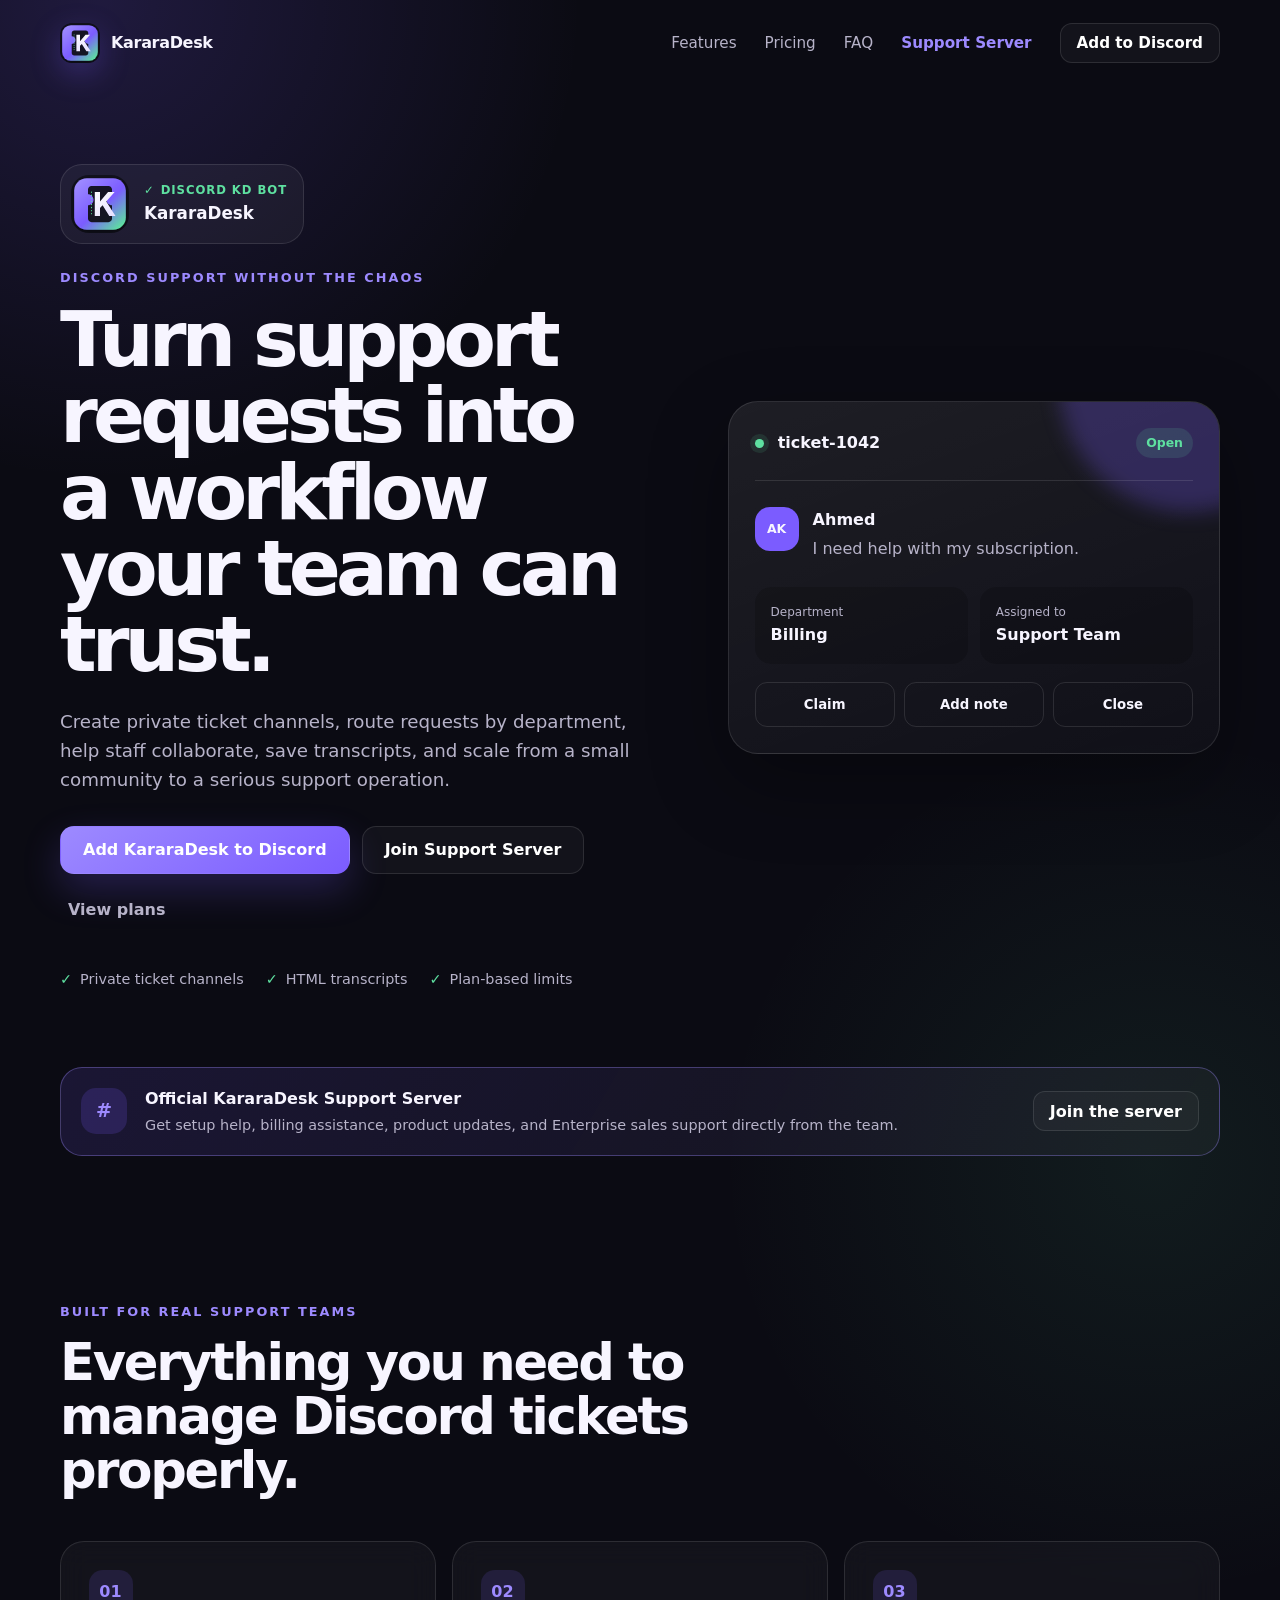
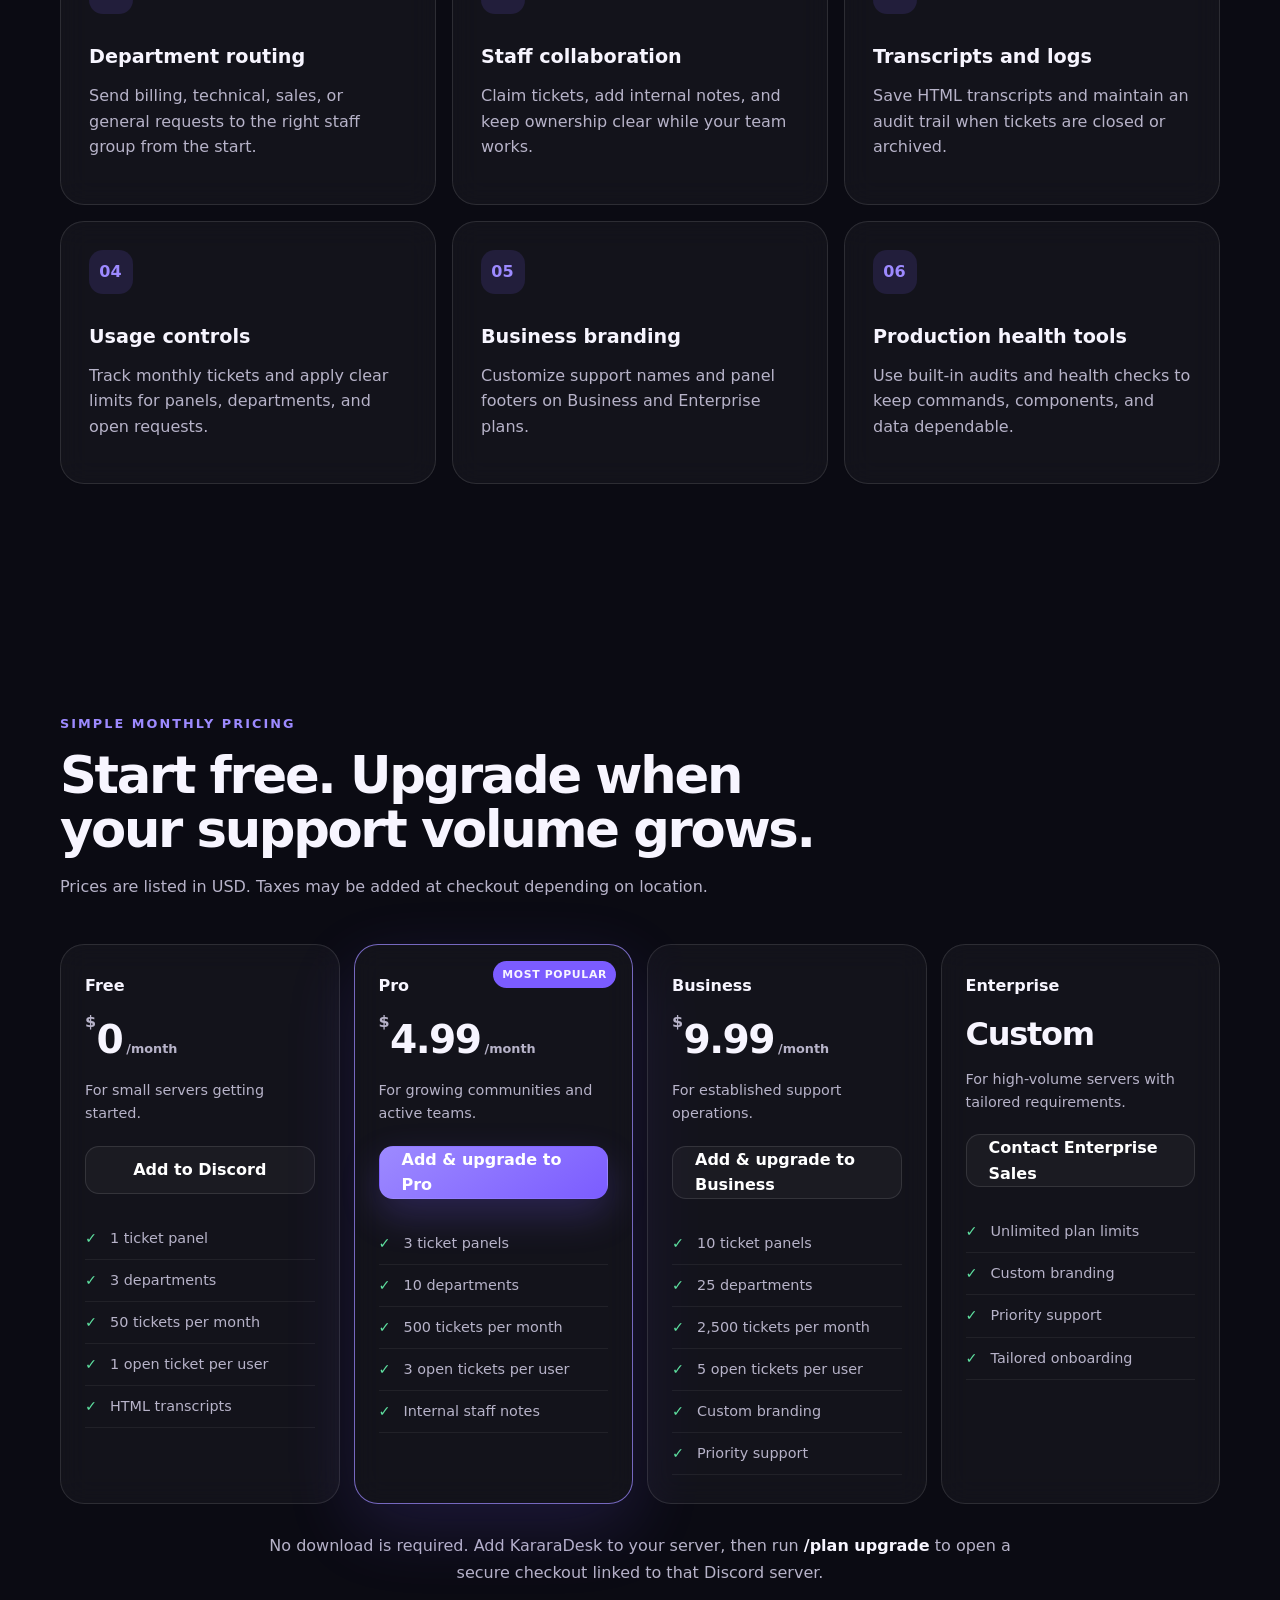
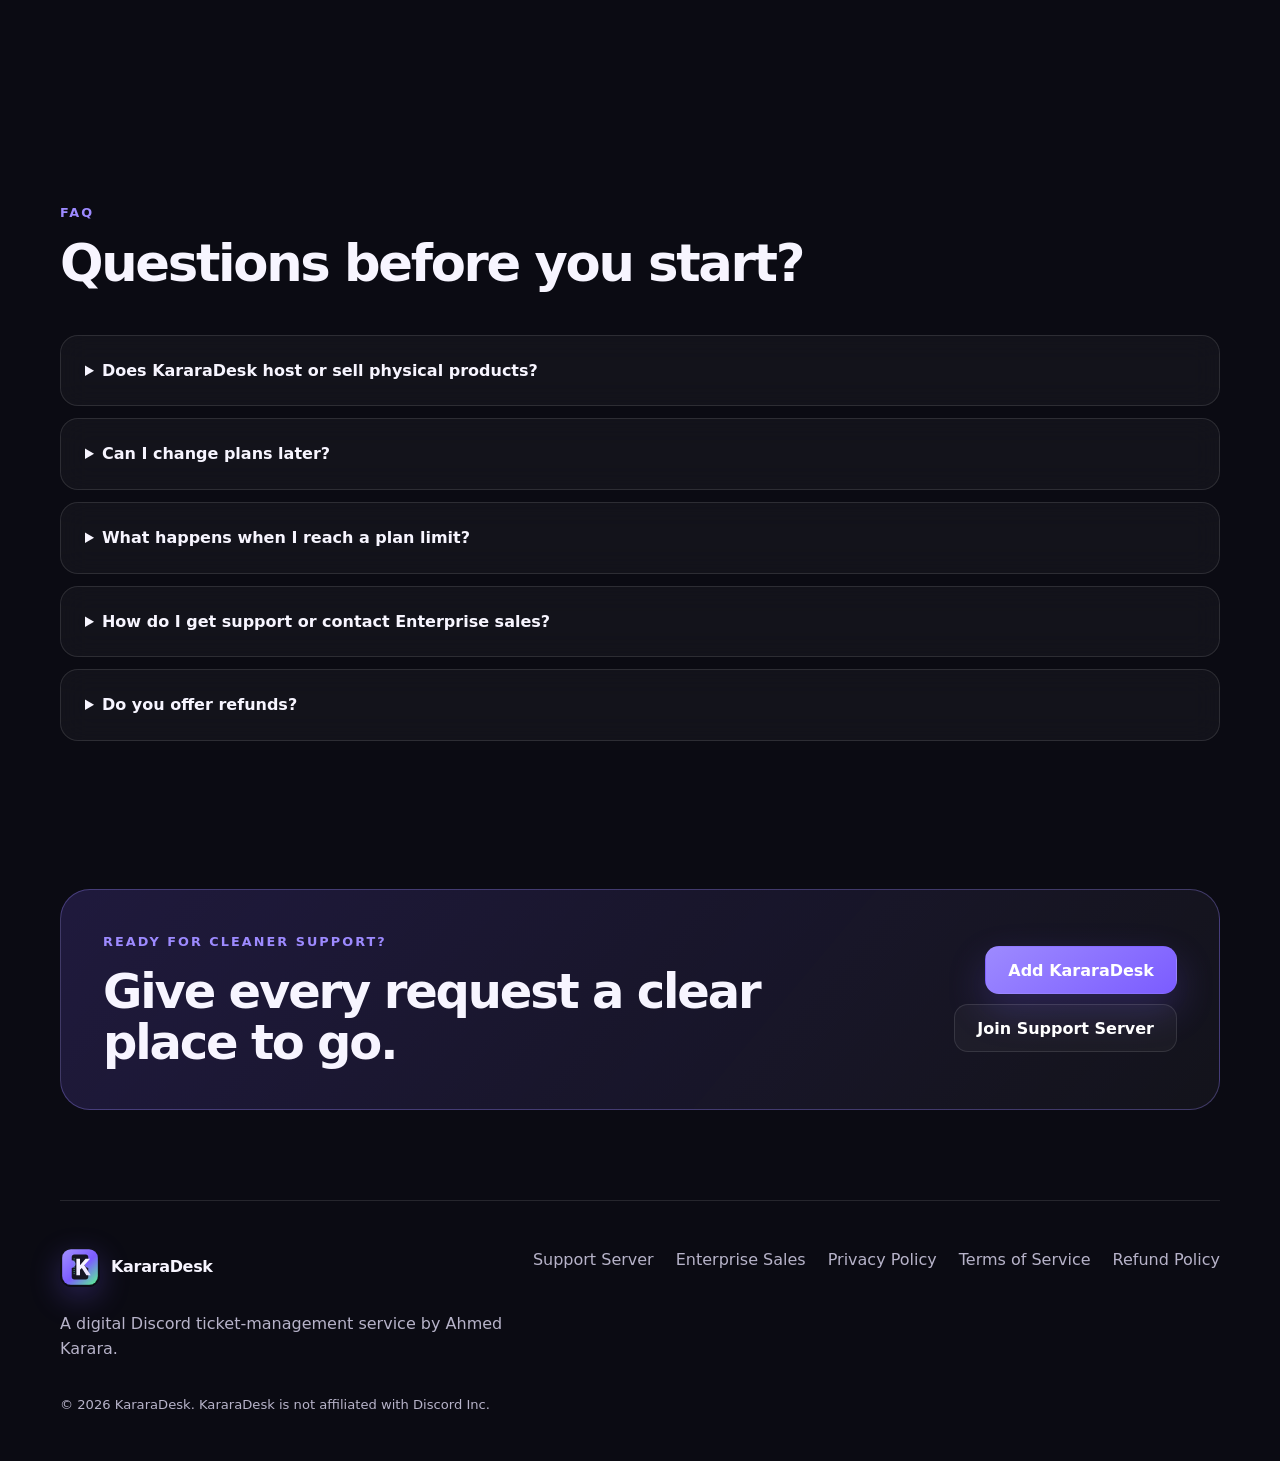
==== commit 775b019d: "feat: publish Discord support and Enterprise website" ====
--- a/index.html
+++ b/index.html
@@ -35,7 +35,7 @@
         <div class="app-identity" aria-label="KararaDesk Discord bot">
           <img src="assets/kararadesk-logo.svg" alt="KararaDesk bot icon" width="76" height="76">
           <div>
-            <span class="verified-label">Discord SaaS bot</span>
+            <span class="verified-label">Discord KD Bot</span>
             <strong>KararaDesk</strong>
           </div>
         </div>
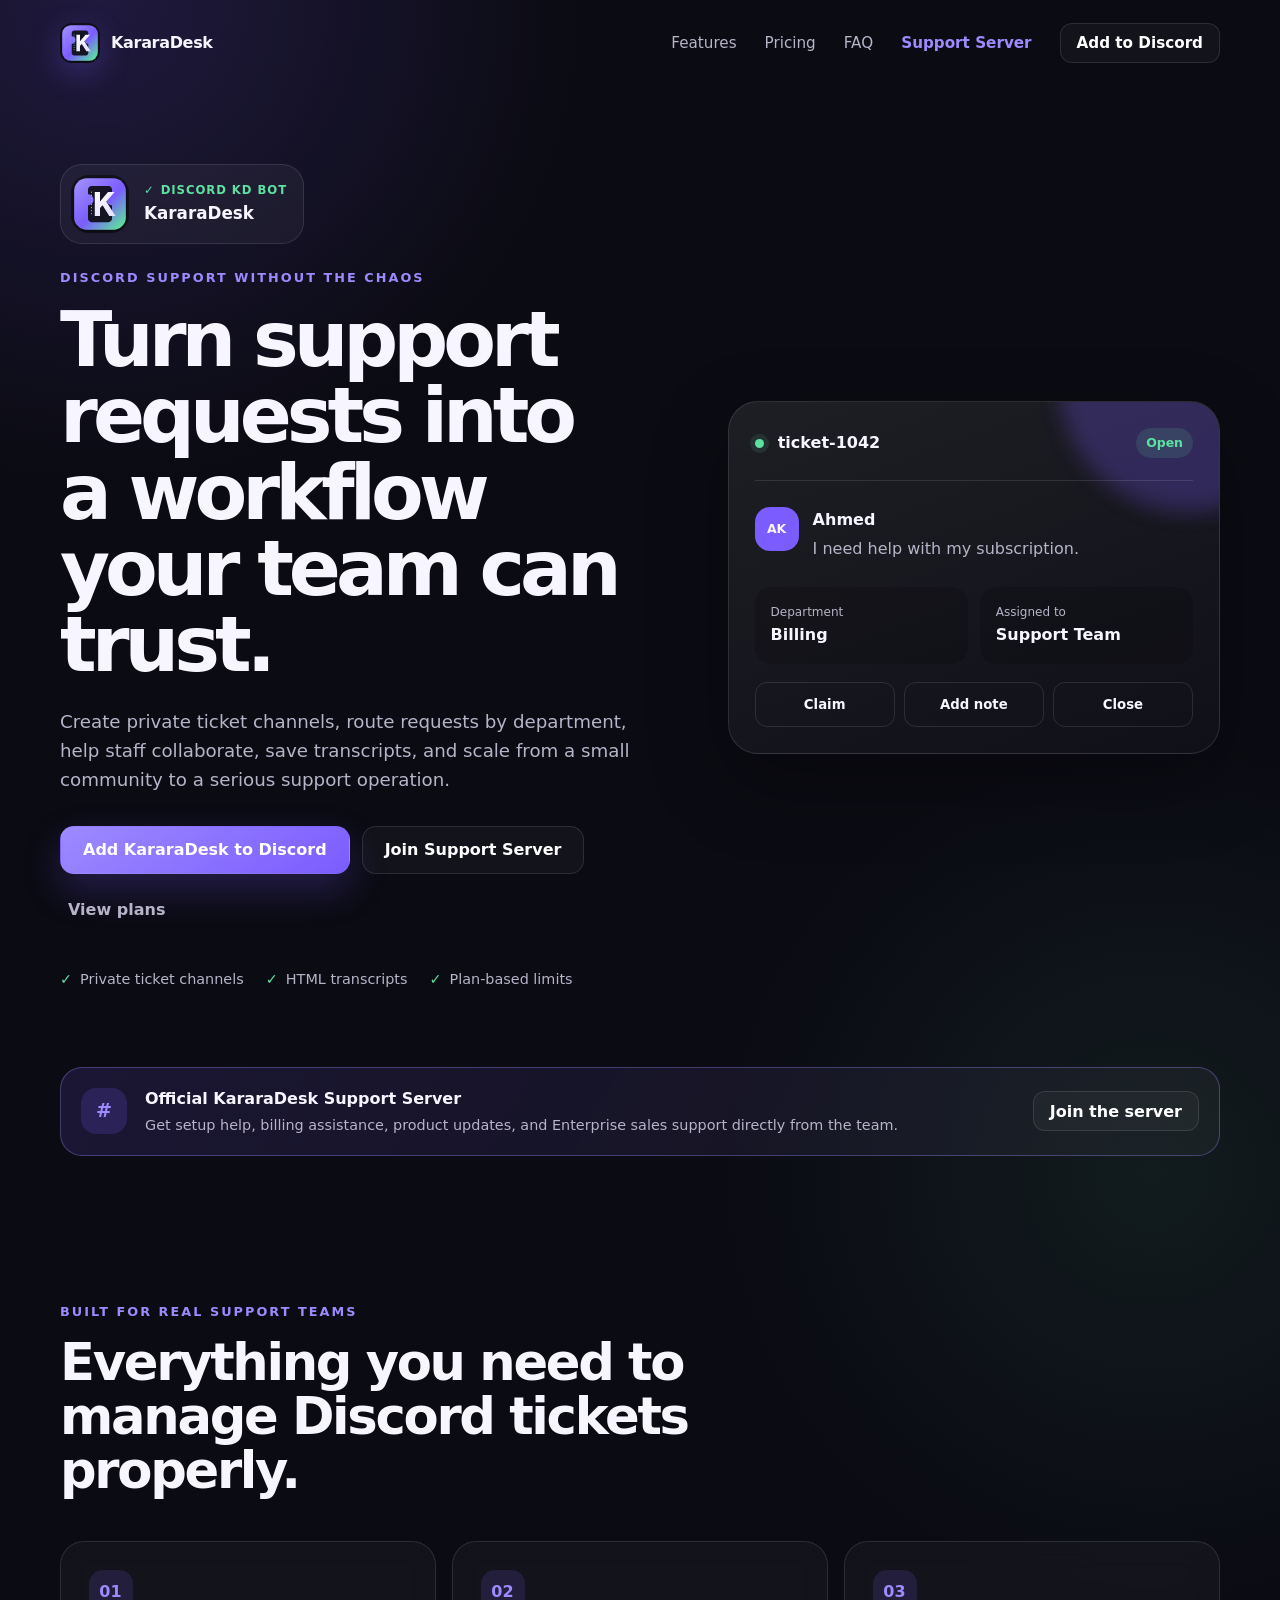
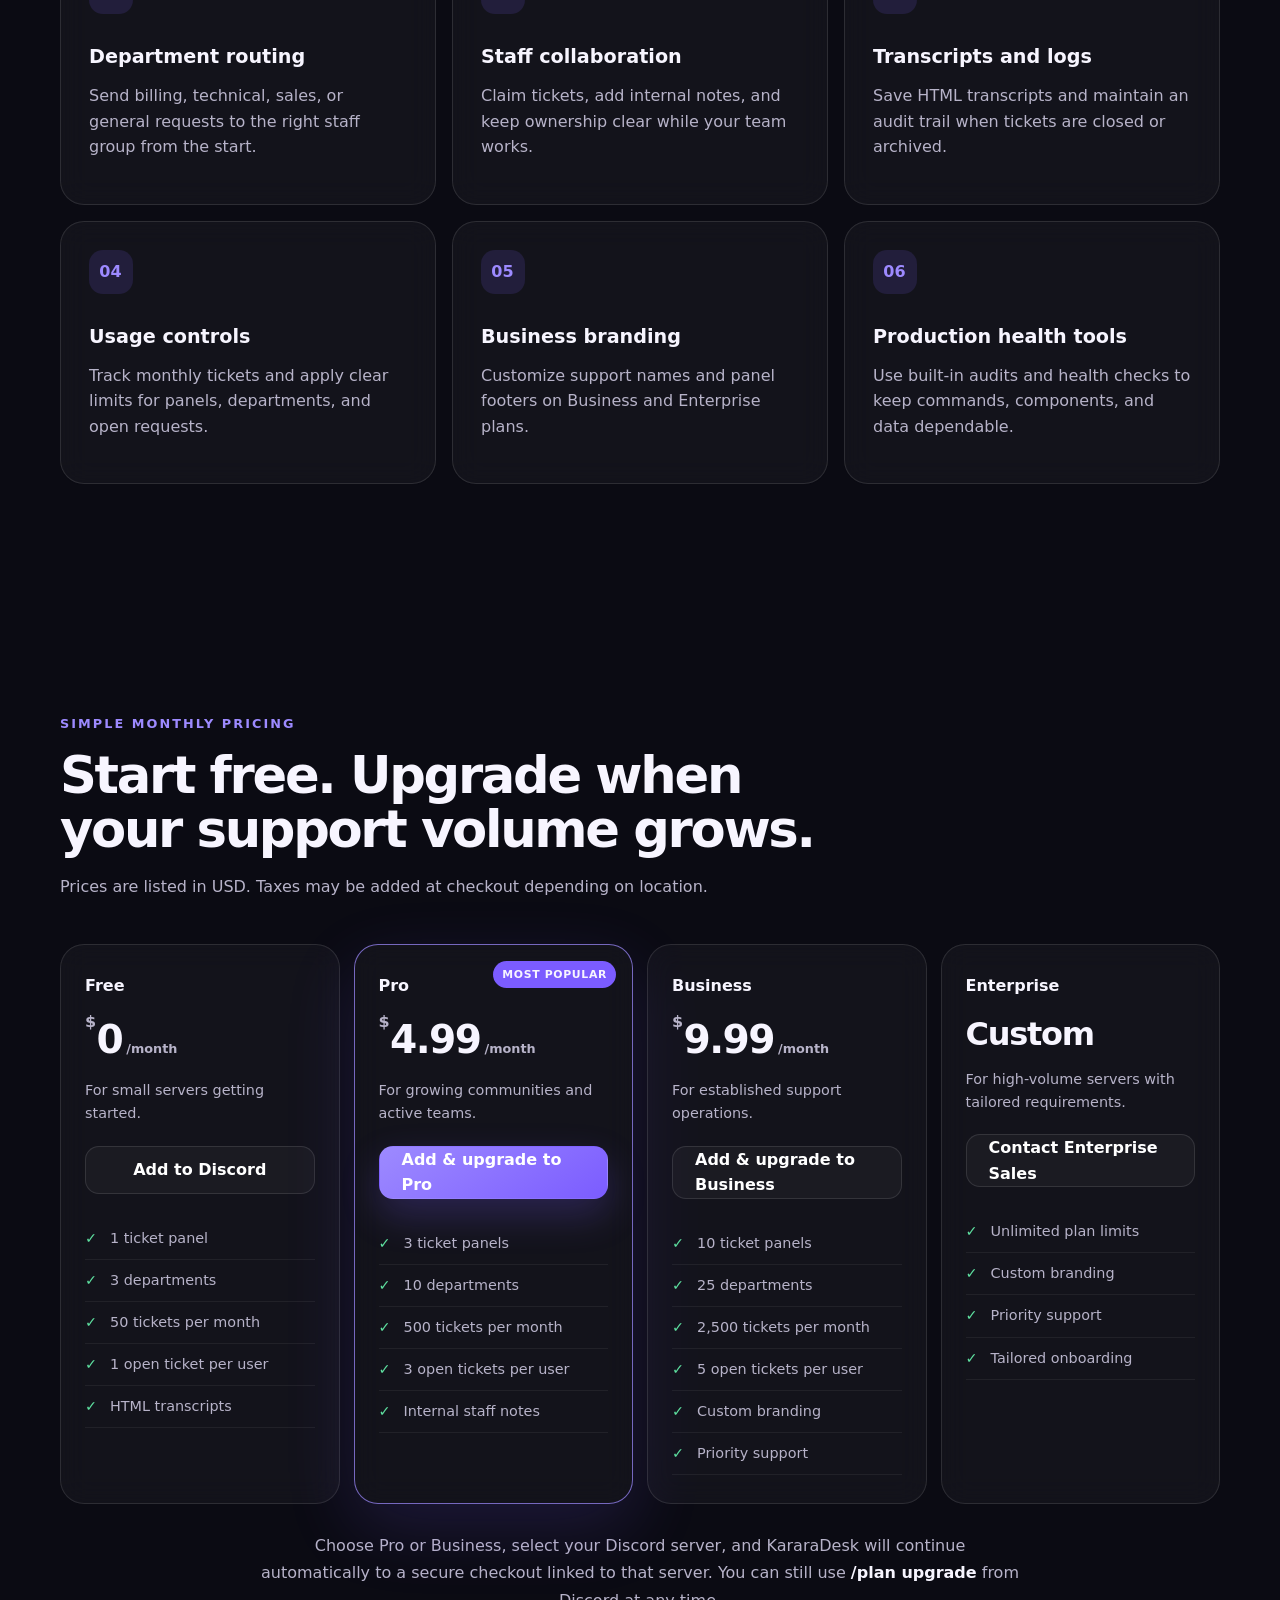
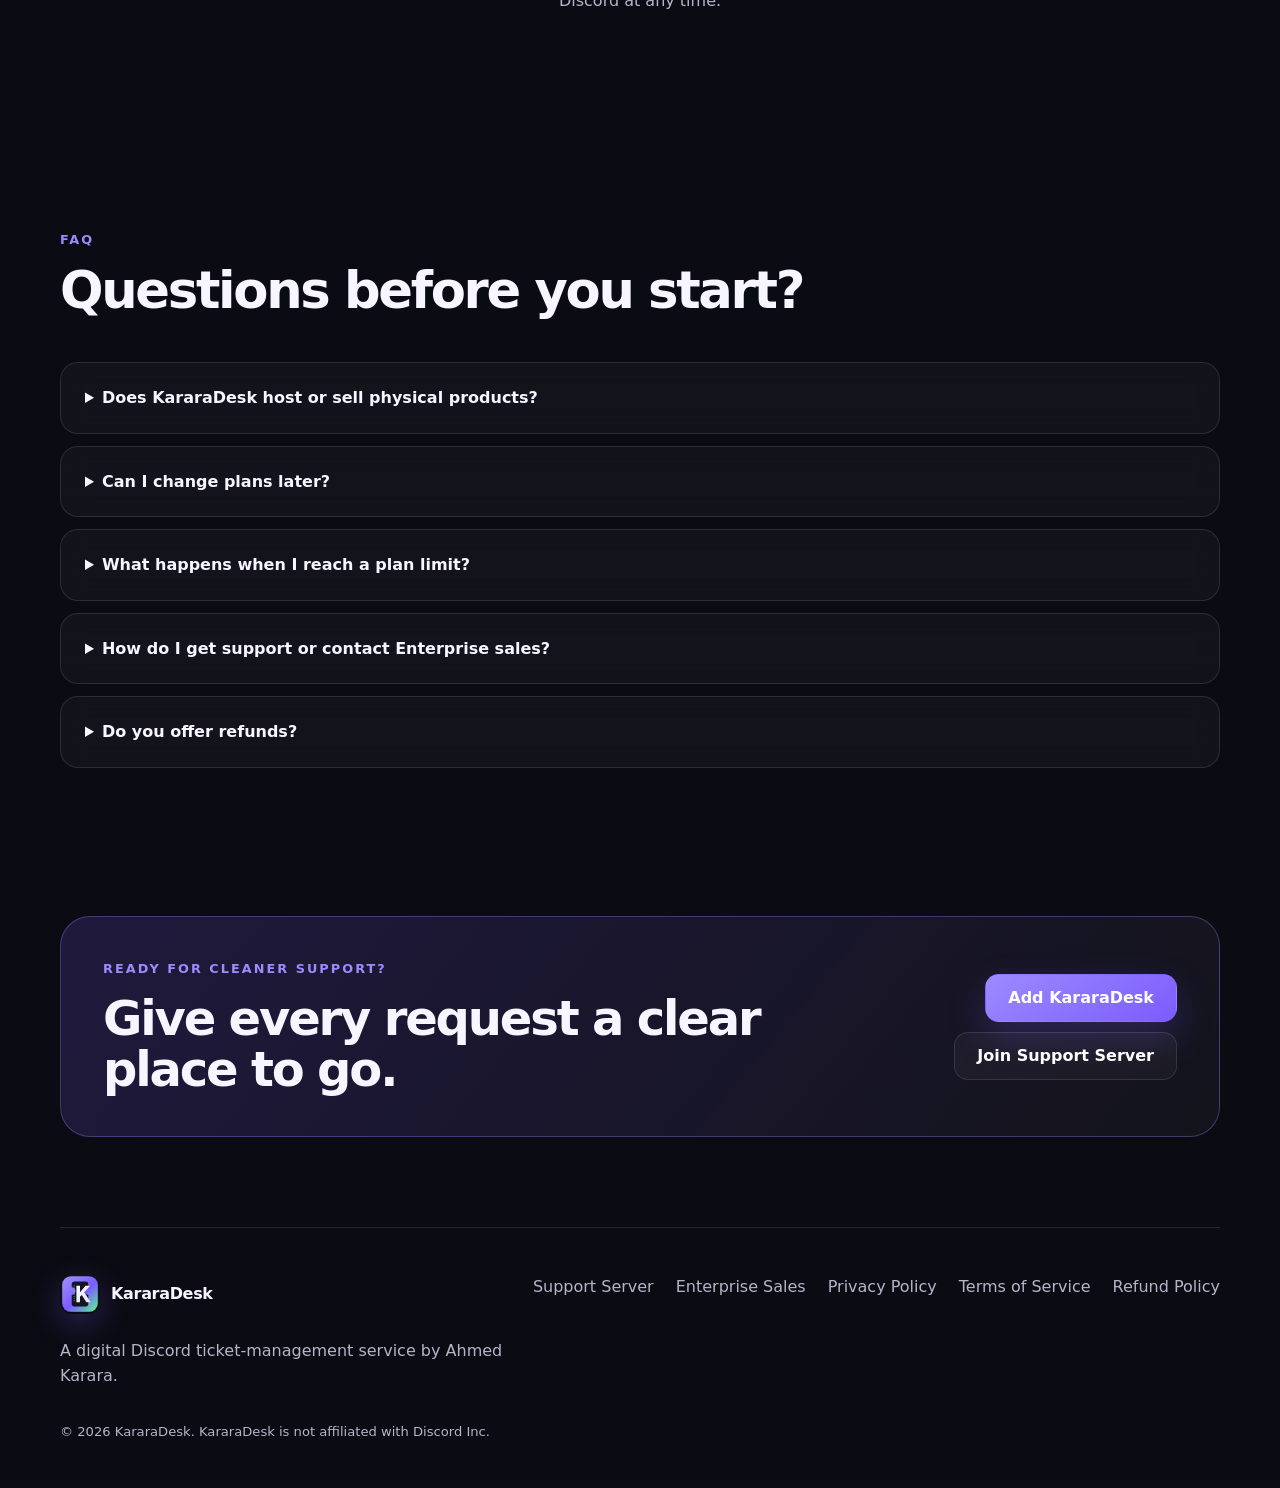
==== commit 3e1c6990: "feat: publish Discord support and Enterprise website" ====
--- a/index.html
+++ b/index.html
@@ -11,8 +11,8 @@
   <meta property="og:image" content="assets/kararadesk-logo.svg">
   <title>KararaDesk — Discord Support, Organized</title>
   <link rel="icon" href="assets/kararadesk-logo.svg" type="image/svg+xml">
-  <link rel="stylesheet" href="styles.css">
-  <script src="site-config.js"></script>
+  <link rel="stylesheet" href="styles.css?v=1.6.0">
+  <script src="site-config.js?v=1.6.0"></script>
 </head>
 <body>
   <header class="site-header">
@@ -110,6 +110,11 @@
         <p>Prices are listed in USD. Taxes may be added at checkout depending on location.</p>
       </div>
 
+      <div class="billing-feedback" data-billing-feedback hidden role="status" aria-live="polite">
+        <strong data-billing-feedback-title></strong>
+        <p data-billing-feedback-message></p>
+      </div>
+
       <div class="pricing-grid">
         <article class="price-card">
           <p class="plan-name">Free</p>
@@ -124,7 +129,7 @@
           <p class="plan-name">Pro</p>
           <p class="price"><span>$</span>4.99<small>/month</small></p>
           <p class="plan-description">For growing communities and active teams.</p>
-          <a class="button button-full js-discord-install" href="#" target="_blank" rel="noreferrer">Add &amp; upgrade to Pro</a>
+          <a class="button button-full" href="#" data-billing-plan="pro">Add &amp; upgrade to Pro</a>
           <ul><li>3 ticket panels</li><li>10 departments</li><li>500 tickets per month</li><li>3 open tickets per user</li><li>Internal staff notes</li></ul>
         </article>
 
@@ -132,7 +137,7 @@
           <p class="plan-name">Business</p>
           <p class="price"><span>$</span>9.99<small>/month</small></p>
           <p class="plan-description">For established support operations.</p>
-          <a class="button button-full button-ghost js-discord-install" href="#" target="_blank" rel="noreferrer">Add &amp; upgrade to Business</a>
+          <a class="button button-full button-ghost" href="#" data-billing-plan="business">Add &amp; upgrade to Business</a>
           <ul><li>10 ticket panels</li><li>25 departments</li><li>2,500 tickets per month</li><li>5 open tickets per user</li><li>Custom branding</li><li>Priority support</li></ul>
         </article>
 
@@ -144,7 +149,7 @@
           <ul><li>Unlimited plan limits</li><li>Custom branding</li><li>Priority support</li><li>Tailored onboarding</li></ul>
         </article>
       </div>
-      <p class="pricing-note">No download is required. Add KararaDesk to your server, then run <strong>/plan upgrade</strong> to open a secure checkout linked to that Discord server.</p>
+      <p class="pricing-note">Choose Pro or Business, select your Discord server, and KararaDesk will continue automatically to a secure checkout linked to that server. You can still use <strong>/plan upgrade</strong> from Discord at any time.</p>
     </section>
 
     <section class="section" id="faq">
@@ -182,6 +187,6 @@
     <p class="copyright">© <span data-current-year></span> KararaDesk. KararaDesk is not affiliated with Discord Inc.</p>
   </footer>
 
-  <script src="site.js" defer></script>
+  <script src="site.js?v=1.6.0" defer></script>
 </body>
 </html>
--- a/styles.css
+++ b/styles.css
@@ -13,6 +13,7 @@
 }
 
 * { box-sizing: border-box; }
+[hidden] { display: none !important; }
 html { scroll-behavior: smooth; }
 body {
   margin: 0;
@@ -387,3 +388,131 @@
   .app-identity { margin-bottom: 20px; }
   .app-identity img { width: 50px; height: 50px; }
 }
+
+/* Enterprise Discord OAuth and private-ticket workflow */
+.enterprise-status {
+  display: flex;
+  align-items: flex-start;
+  gap: 14px;
+  margin-bottom: 22px;
+  padding: 16px 18px;
+  border: 1px solid var(--line);
+  border-radius: 18px;
+  background: rgba(0,0,0,.2);
+}
+.enterprise-status .status-dot { margin-top: 7px; }
+.enterprise-status strong { display: block; }
+.enterprise-status p { margin: 3px 0 0; color: var(--muted); font-size: .88rem; }
+.enterprise-status[data-state="warning"] { border-color: rgba(243,198,122,.38); }
+.enterprise-status[data-state="warning"] .status-dot { background: #f3c67a; box-shadow: 0 0 0 5px rgba(243,198,122,.11); }
+.enterprise-status[data-state="error"] { border-color: rgba(255,112,112,.38); }
+.enterprise-status[data-state="error"] .status-dot { background: #ff7070; box-shadow: 0 0 0 5px rgba(255,112,112,.11); }
+.enterprise-status[data-state="loading"] .status-dot { animation: enterprisePulse 1.1s ease-in-out infinite; }
+@keyframes enterprisePulse { 50% { opacity: .35; transform: scale(.82); } }
+
+.enterprise-auth-actions { display: grid; gap: 14px; }
+.consent-copy { margin: 0; color: var(--muted); font-size: .8rem; text-align: center; }
+.consent-copy a,
+.legal-consent-row a { color: var(--primary-2); text-decoration: underline; text-underline-offset: 3px; }
+
+.discord-account-card {
+  display: grid;
+  grid-template-columns: auto 1fr auto;
+  align-items: center;
+  gap: 13px;
+  margin-bottom: 18px;
+  padding: 14px;
+  border: 1px solid var(--line);
+  border-radius: 18px;
+  background: rgba(255,255,255,.035);
+}
+.discord-account-card img { width: 52px; height: 52px; border-radius: 17px; object-fit: cover; }
+.discord-account-card span { display: block; color: var(--muted); font-size: .74rem; }
+.discord-account-card strong { display: block; overflow-wrap: anywhere; }
+.discord-account-actions { display: flex; flex-wrap: wrap; justify-content: flex-end; gap: 8px 14px; }
+.text-button { border: 0; background: none; color: var(--primary-2); font: inherit; font-size: .82rem; font-weight: 800; cursor: pointer; padding: 4px 0; }
+.text-button:hover { text-decoration: underline; }
+.text-button:disabled { cursor: wait; opacity: .55; text-decoration: none; }
+
+.screening-card,
+.ticket-opened-card {
+  padding: 24px;
+  border: 1px solid rgba(157,138,255,.35);
+  border-radius: 22px;
+  background: linear-gradient(145deg, rgba(123,92,255,.12), rgba(255,255,255,.025));
+}
+.screening-card h2,
+.ticket-opened-card h2 { font-size: 1.55rem; letter-spacing: -.02em; }
+.screening-card p,
+.ticket-opened-card p { color: var(--muted); }
+.checking-label { display: block; margin-top: 13px; color: #f3c67a; font-size: .8rem; text-align: center; }
+.ticket-opened-card { text-align: center; }
+.opened-check {
+  width: 62px;
+  height: 62px;
+  display: grid;
+  place-items: center;
+  margin: 0 auto 16px;
+  border-radius: 50%;
+  background: rgba(94,224,160,.14);
+  color: var(--success);
+  font-size: 1.8rem;
+  font-weight: 900;
+}
+
+.legal-consent-row {
+  grid-template-columns: auto 1fr !important;
+  align-items: start;
+  gap: 10px !important;
+  padding: 13px 14px;
+  border: 1px solid var(--line);
+  border-radius: 14px;
+  background: rgba(0,0,0,.16);
+  font-weight: 600 !important;
+  line-height: 1.45;
+}
+.legal-consent-row input { width: 18px; height: 18px; margin-top: 2px; accent-color: var(--primary); }
+.honeypot-field { position: absolute !important; left: -10000px !important; width: 1px !important; height: 1px !important; overflow: hidden !important; }
+.form-error { margin: 16px 0 0; padding: 12px 14px; border: 1px solid rgba(255,112,112,.35); border-radius: 13px; background: rgba(255,112,112,.08); color: #ffb0b0 !important; font-size: .85rem; }
+
+@media (max-width: 560px) {
+  .discord-account-card { grid-template-columns: auto 1fr; }
+  .discord-account-card .discord-account-actions { grid-column: 1 / -1; justify-content: flex-start; }
+}
+
+
+/* v1.5.3: explicit logged-out account switching */
+.account-switch-button {
+  box-shadow: none;
+}
+.account-switch-help {
+  margin: -3px 0 0;
+  color: var(--muted);
+  font-size: .78rem;
+  line-height: 1.5;
+  text-align: center;
+}
+.account-switch-help strong {
+  color: var(--text);
+}
+
+
+/* v1.6.0 install-to-checkout billing flow */
+.billing-feedback {
+  margin: 0 0 22px;
+  padding: 16px 18px;
+  border: 1px solid var(--line);
+  border-radius: 18px;
+  background: rgba(255,255,255,.035);
+}
+.billing-feedback strong { display: block; margin-bottom: 3px; }
+.billing-feedback p { margin: 0; color: var(--muted); }
+.billing-feedback[data-state="success"] {
+  border-color: rgba(94,224,160,.4);
+  background: rgba(94,224,160,.08);
+}
+.billing-feedback[data-state="error"] {
+  border-color: rgba(255,112,112,.4);
+  background: rgba(255,112,112,.08);
+}
+.billing-feedback[data-state="error"] strong { color: #ffb0b0; }
